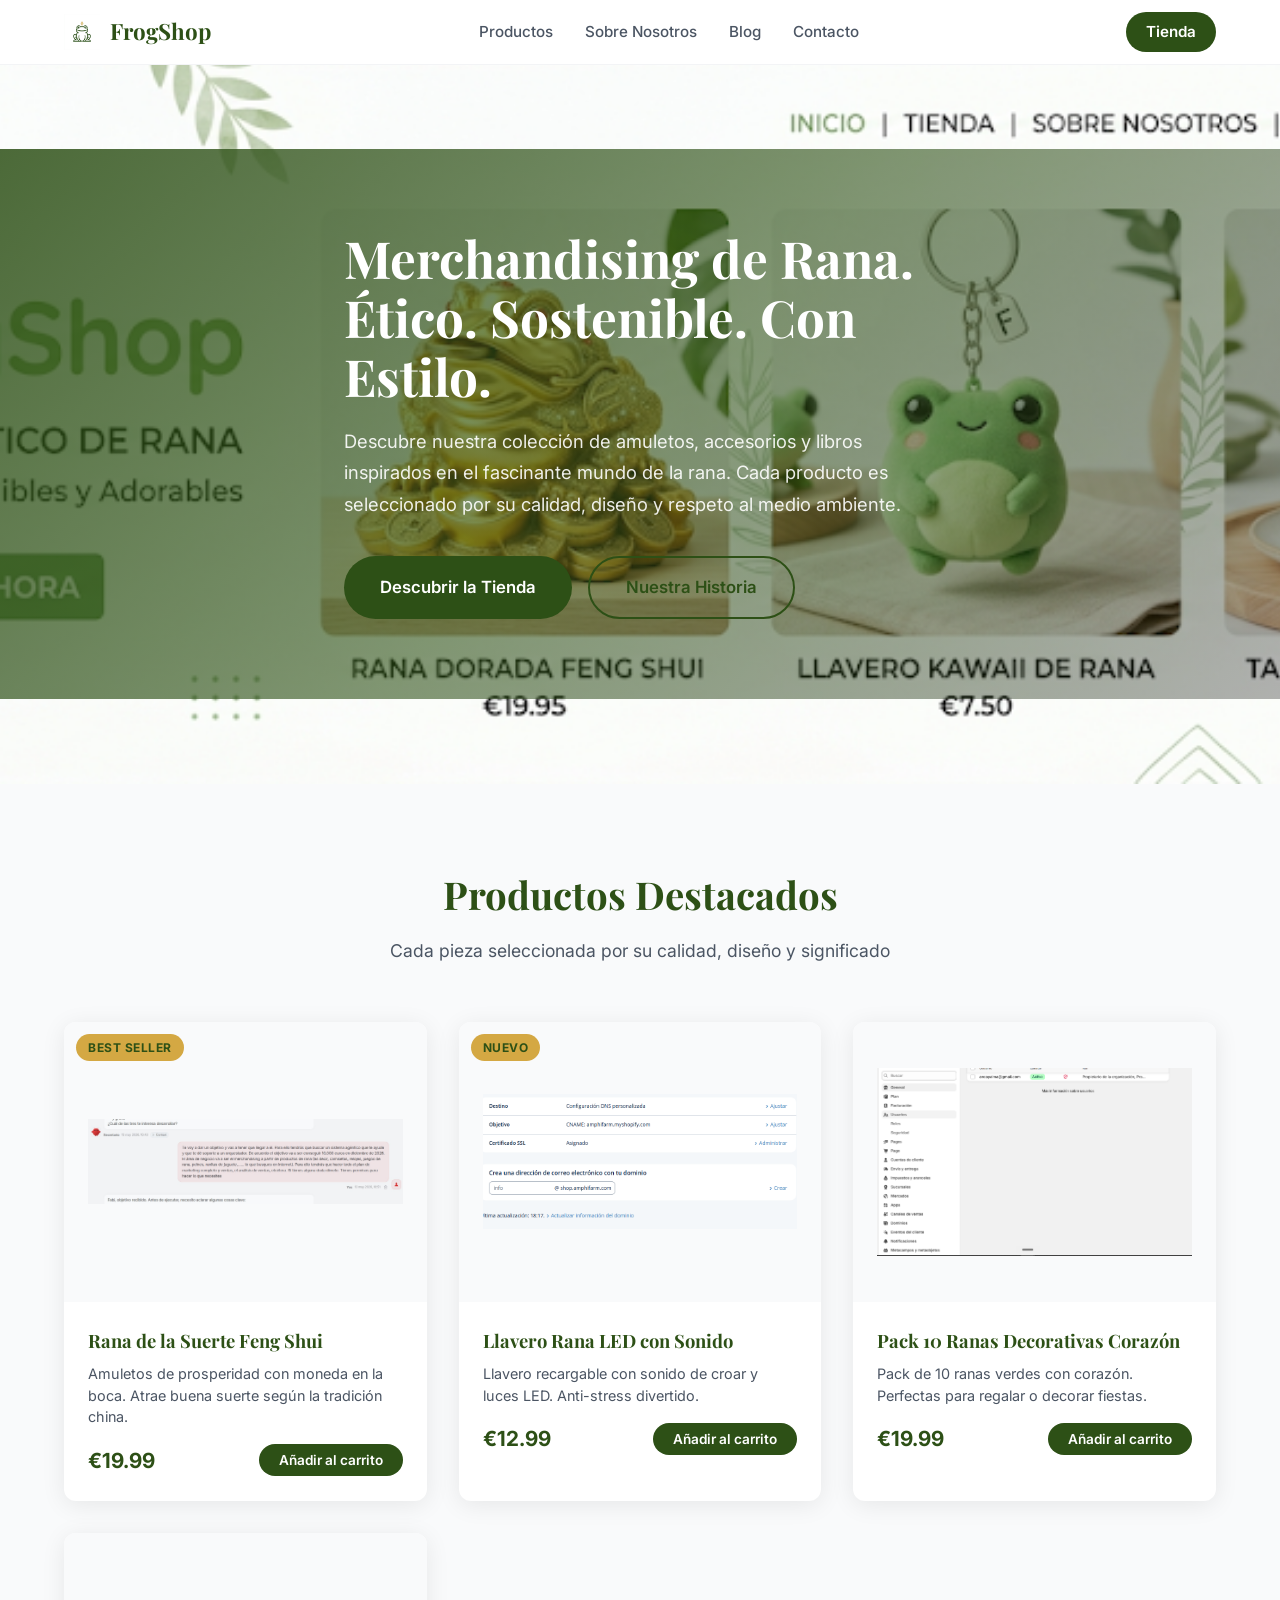
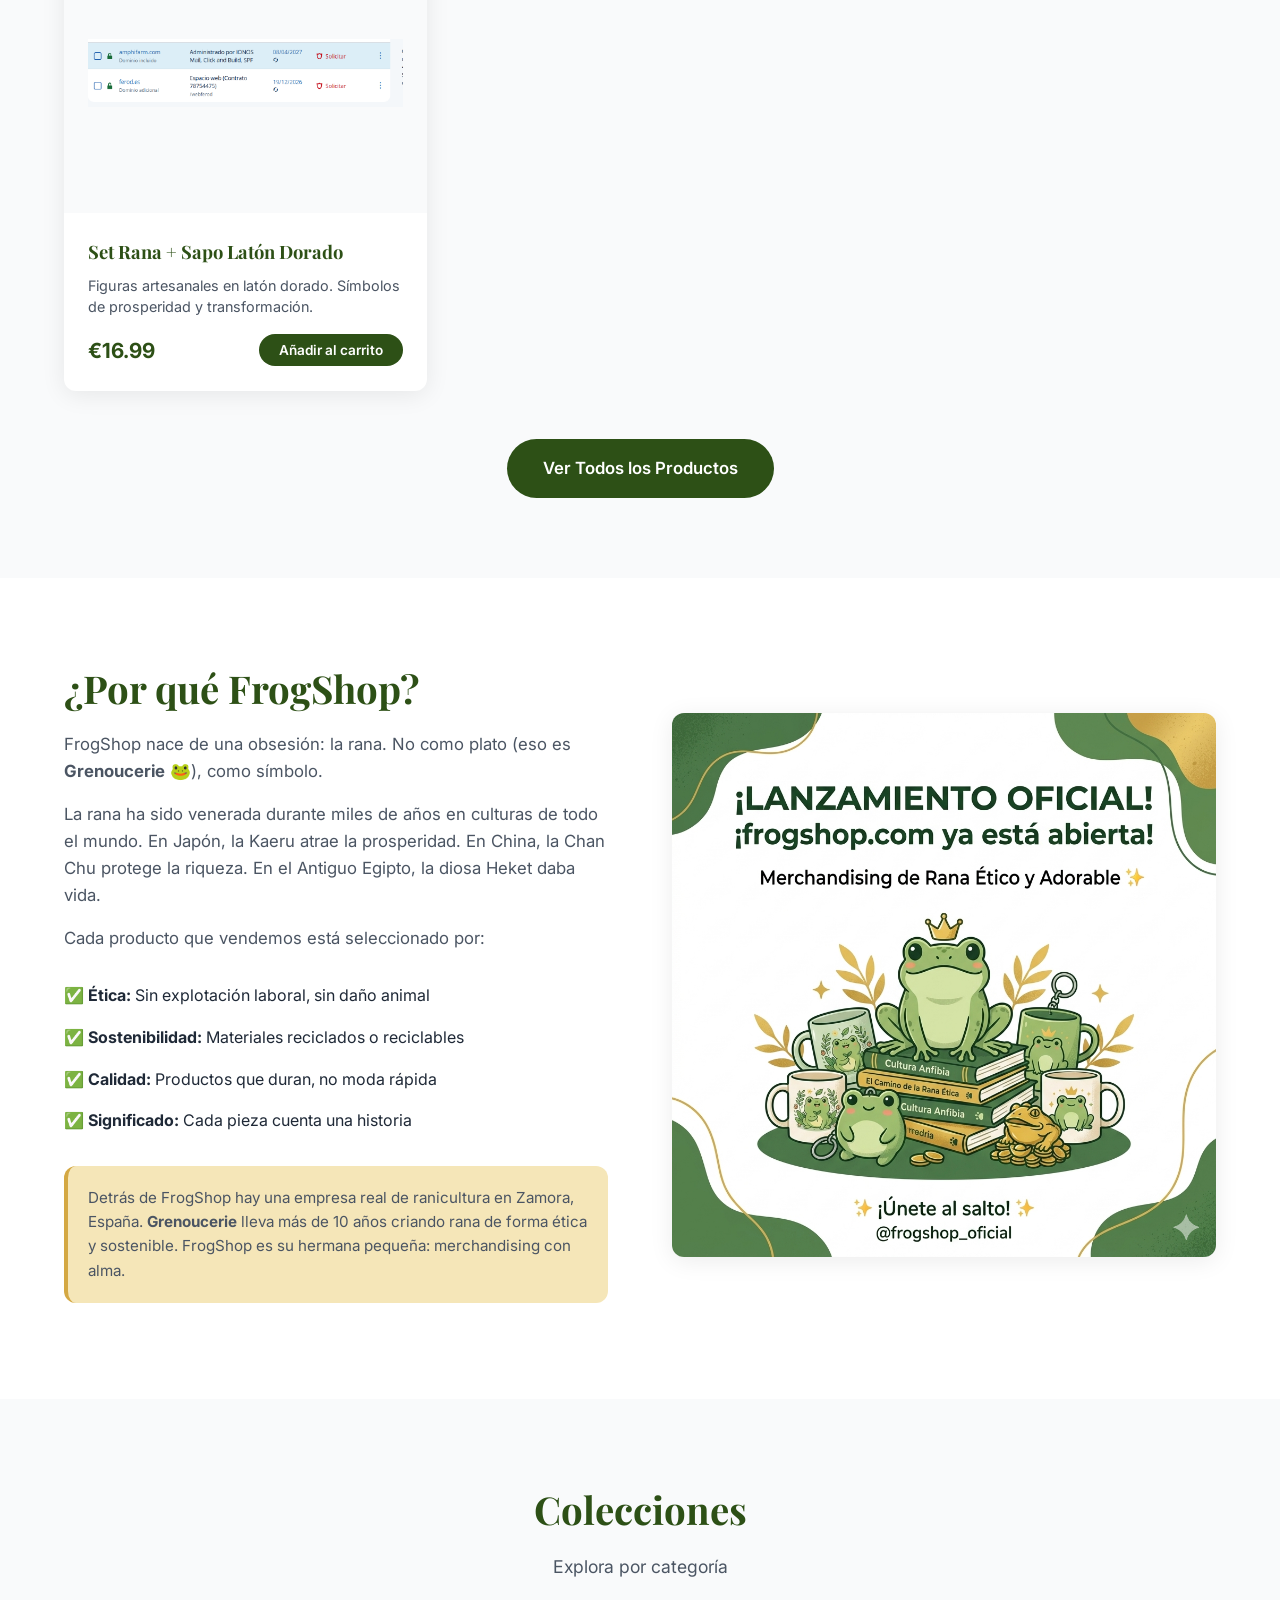
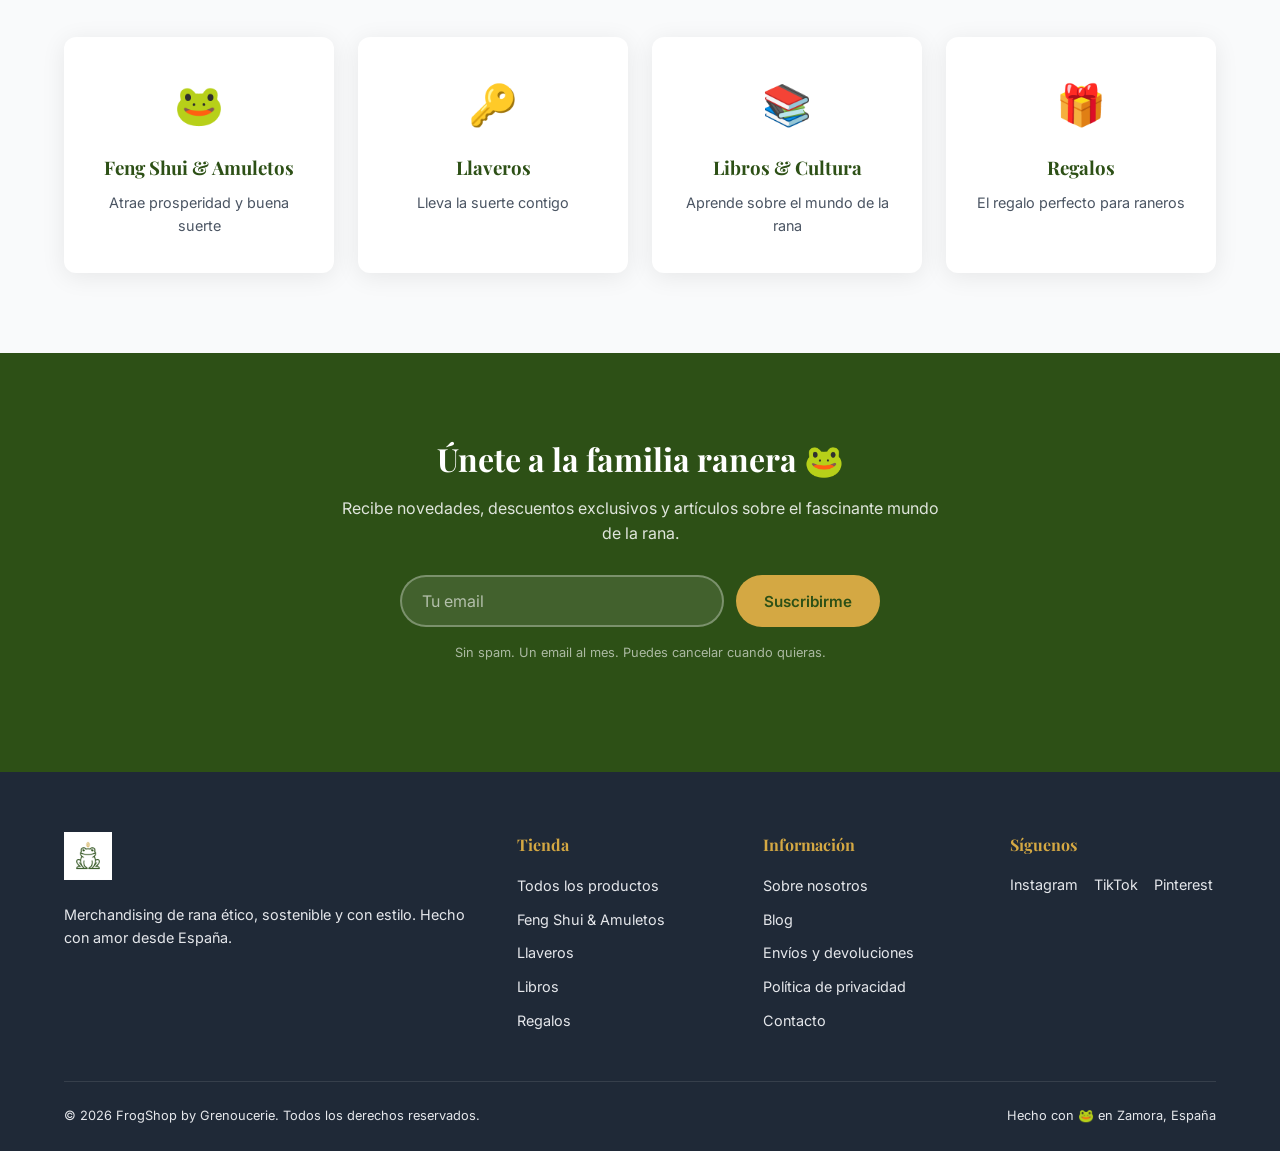
==== index.html @ f203cad5 "FrogShop landing page v1.0 - HTML, CSS, JS + imágenes" ====
<!DOCTYPE html>
<html lang="es">
<head>
    <meta charset="UTF-8">
    <meta name="viewport" content="width=device-width, initial-scale=1.0">
    <title>FrogShop by Grenoucerie — Merchandising Ético de Rana</title>
    <meta name="description" content="Descubre FrogShop: merchandising de rana ético, sostenible y con estilo. Amuletos feng shui, llaveros, libros y más. Hecho con amor desde España.">
    <link rel="preconnect" href="https://fonts.googleapis.com">
    <link href="https://fonts.googleapis.com/css2?family=Playfair+Display:wght@400;700&family=Inter:wght@300;400;500;600&display=swap" rel="stylesheet">
    <link rel="stylesheet" href="css/style.css">
</head>
<body>

    <!-- NAVBAR -->
    <nav class="navbar">
        <div class="container nav-inner">
            <a href="#" class="logo">
                <img src="images/image---a2cadd73-dade-48f7-b252-fd7777e37c88.png" alt="FrogShop Logo" class="logo-img">
                <span class="logo-text">FrogShop</span>
            </a>
            <ul class="nav-links">
                <li><a href="#productos">Productos</a></li>
                <li><a href="#sobre">Sobre Nosotros</a></li>
                <li><a href="#blog">Blog</a></li>
                <li><a href="#contacto">Contacto</a></li>
            </ul>
            <a href="#productos" class="btn btn-primary btn-nav">Tienda</a>
        </div>
    </nav>

    <!-- HERO BANNER -->
    <section class="hero">
        <div class="hero-bg">
            <img src="images/image---e7d7d10e-b719-4fc3-8e17-2b9460399b4a.png" alt="FrogShop Banner" class="hero-img">
        </div>
        <div class="hero-overlay">
            <div class="container hero-content">
                <h1 class="hero-title">Merchandising de Rana.<br>Ético. Sostenible. Con Estilo.</h1>
                <p class="hero-subtitle">Descubre nuestra colección de amuletos, accesorios y libros inspirados en el fascinante mundo de la rana. Cada producto es seleccionado por su calidad, diseño y respeto al medio ambiente.</p>
                <div class="hero-cta">
                    <a href="#productos" class="btn btn-primary btn-lg">Descubrir la Tienda</a>
                    <a href="#sobre" class="btn btn-secondary btn-lg">Nuestra Historia</a>
                </div>
            </div>
        </div>
    </section>

    <!-- PRODUCTOS DESTACADOS -->
    <section id="productos" class="section products">
        <div class="container">
            <div class="section-header">
                <h2 class="section-title">Productos Destacados</h2>
                <p class="section-subtitle">Cada pieza seleccionada por su calidad, diseño y significado</p>
            </div>
            <div class="products-grid">

                <!-- Producto 1: Money Frog Feng Shui -->
                <div class="product-card">
                    <div class="product-img-wrap">
                        <img src="images/image---d24cfd81-8cde-4f58-9585-67fed7c46628.png" alt="Money Frog Feng Shui" class="product-img">
                        <span class="product-badge">Best Seller</span>
                    </div>
                    <div class="product-info">
                        <h3 class="product-name">Rana de la Suerte Feng Shui</h3>
                        <p class="product-desc">Amuletos de prosperidad con moneda en la boca. Atrae buena suerte según la tradición china.</p>
                        <div class="product-footer">
                            <span class="product-price">€19.99</span>
                            <button class="btn btn-primary btn-sm">Añadir al carrito</button>
                        </div>
                    </div>
                </div>

                <!-- Producto 2: Llavero LED Sonido -->
                <div class="product-card">
                    <div class="product-img-wrap">
                        <img src="images/image---b370b467-527e-479c-87b0-8dd9386b0473.png" alt="Llavero Rana LED" class="product-img">
                        <span class="product-badge">Nuevo</span>
                    </div>
                    <div class="product-info">
                        <h3 class="product-name">Llavero Rana LED con Sonido</h3>
                        <p class="product-desc">Llavero recargable con sonido de croar y luces LED. Anti-stress divertido.</p>
                        <div class="product-footer">
                            <span class="product-price">€12.99</span>
                            <button class="btn btn-primary btn-sm">Añadir al carrito</button>
                        </div>
                    </div>
                </div>

                <!-- Producto 3: Pack 10 Ranas Corazón -->
                <div class="product-card">
                    <div class="product-img-wrap">
                        <img src="images/image---dfab02d3-645c-491d-8632-a957f1ce811e.png" alt="Pack 10 Ranas Corazón" class="product-img">
                    </div>
                    <div class="product-info">
                        <h3 class="product-name">Pack 10 Ranas Decorativas Corazón</h3>
                        <p class="product-desc">Pack de 10 ranas verdes con corazón. Perfectas para regalar o decorar fiestas.</p>
                        <div class="product-footer">
                            <span class="product-price">€19.99</span>
                            <button class="btn btn-primary btn-sm">Añadir al carrito</button>
                        </div>
                    </div>
                </div>

                <!-- Producto 4: Set Rana+Sapo Latón -->
                <div class="product-card">
                    <div class="product-img-wrap">
                        <img src="images/image---0aee70b1-ba93-49ca-a2d5-298713970069.png" alt="Set Rana y Sapo Latón" class="product-img">
                    </div>
                    <div class="product-info">
                        <h3 class="product-name">Set Rana + Sapo Latón Dorado</h3>
                        <p class="product-desc">Figuras artesanales en latón dorado. Símbolos de prosperidad y transformación.</p>
                        <div class="product-footer">
                            <span class="product-price">€16.99</span>
                            <button class="btn btn-primary btn-sm">Añadir al carrito</button>
                        </div>
                    </div>
                </div>

            </div>
            <div class="section-cta">
                <a href="#" class="btn btn-primary btn-lg">Ver Todos los Productos</a>
            </div>
        </div>
    </section>

    <!-- SOBRE NOSOTROS -->
    <section id="sobre" class="section about">
        <div class="container">
            <div class="about-grid">
                <div class="about-text">
                    <h2 class="section-title">¿Por qué FrogShop?</h2>
                    <p>FrogShop nace de una obsesión: la rana. No como plato (eso es <strong>Grenoucerie</strong> 🐸), como símbolo.</p>
                    <p>La rana ha sido venerada durante miles de años en culturas de todo el mundo. En Japón, la Kaeru atrae la prosperidad. En China, la Chan Chu protege la riqueza. En el Antiguo Egipto, la diosa Heket daba vida.</p>
                    <p>Cada producto que vendemos está seleccionado por:</p>
                    <ul class="about-list">
                        <li>✅ <strong>Ética:</strong> Sin explotación laboral, sin daño animal</li>
                        <li>✅ <strong>Sostenibilidad:</strong> Materiales reciclados o reciclables</li>
                        <li>✅ <strong>Calidad:</strong> Productos que duran, no moda rápida</li>
                        <li>✅ <strong>Significado:</strong> Cada pieza cuenta una historia</li>
                    </ul>
                    <p class="about-grenoucerie">Detrás de FrogShop hay una empresa real de ranicultura en Zamora, España. <strong>Grenoucerie</strong> lleva más de 10 años criando rana de forma ética y sostenible. FrogShop es su hermana pequeña: merchandising con alma.</p>
                </div>
                <div class="about-img">
                    <img src="images/image---92634260-ad94-4fe6-b2ea-4dfe9da9e822.png" alt="FrogShop lanzamiento" class="about-img-el">
                </div>
            </div>
        </div>
    </section>

    <!-- COLECCIONES -->
    <section class="section collections">
        <div class="container">
            <div class="section-header">
                <h2 class="section-title">Colecciones</h2>
                <p class="section-subtitle">Explora por categoría</p>
            </div>
            <div class="collections-grid">
                <a href="#" class="collection-card">
                    <div class="collection-icon">🐸</div>
                    <h3>Feng Shui & Amuletos</h3>
                    <p>Atrae prosperidad y buena suerte</p>
                </a>
                <a href="#" class="collection-card">
                    <div class="collection-icon">🔑</div>
                    <h3>Llaveros</h3>
                    <p>Lleva la suerte contigo</p>
                </a>
                <a href="#" class="collection-card">
                    <div class="collection-icon">📚</div>
                    <h3>Libros & Cultura</h3>
                    <p>Aprende sobre el mundo de la rana</p>
                </a>
                <a href="#" class="collection-card">
                    <div class="collection-icon">🎁</div>
                    <h3>Regalos</h3>
                    <p>El regalo perfecto para raneros</p>
                </a>
            </div>
        </div>
    </section>

    <!-- NEWSLETTER -->
    <section class="section newsletter">
        <div class="container">
            <div class="newsletter-inner">
                <h2>Únete a la familia ranera 🐸</h2>
                <p>Recibe novedades, descuentos exclusivos y artículos sobre el fascinante mundo de la rana.</p>
                <form class="newsletter-form" onsubmit="return false;">
                    <input type="email" placeholder="Tu email" class="newsletter-input" required>
                    <button type="submit" class="btn btn-primary">Suscribirme</button>
                </form>
                <p class="newsletter-note">Sin spam. Un email al mes. Puedes cancelar cuando quieras.</p>
            </div>
        </div>
    </section>

    <!-- FOOTER -->
    <footer id="contacto" class="footer">
        <div class="container">
            <div class="footer-grid">
                <div class="footer-col">
                    <img src="images/image---a2cadd73-dade-48f7-b252-fd7777e37c88.png" alt="FrogShop" class="footer-logo">
                    <p>Merchandising de rana ético, sostenible y con estilo. Hecho con amor desde España.</p>
                </div>
                <div class="footer-col">
                    <h4>Tienda</h4>
                    <ul>
                        <li><a href="#">Todos los productos</a></li>
                        <li><a href="#">Feng Shui & Amuletos</a></li>
                        <li><a href="#">Llaveros</a></li>
                        <li><a href="#">Libros</a></li>
                        <li><a href="#">Regalos</a></li>
                    </ul>
                </div>
                <div class="footer-col">
                    <h4>Información</h4>
                    <ul>
                        <li><a href="#">Sobre nosotros</a></li>
                        <li><a href="#">Blog</a></li>
                        <li><a href="#">Envíos y devoluciones</a></li>
                        <li><a href="#">Política de privacidad</a></li>
                        <li><a href="#">Contacto</a></li>
                    </ul>
                </div>
                <div class="footer-col">
                    <h4>Síguenos</h4>
                    <div class="social-links">
                        <a href="#" class="social-link">Instagram</a>
                        <a href="#" class="social-link">TikTok</a>
                        <a href="#" class="social-link">Pinterest</a>
                    </div>
                </div>
            </div>
            <div class="footer-bottom">
                <p>© 2026 FrogShop by Grenoucerie. Todos los derechos reservados.</p>
                <p>Hecho con 🐸 en Zamora, España</p>
            </div>
        </div>
    </footer>

    <script src="js/main.js"></script>
</body>
</html>
---- css/style.css ----
/* FrogShop - Main Styles */
:root {
    --green-dark: #2D5016;
    --green-medium: #4A7C23;
    --green-light: #8BC34A;
    --gold: #D4A843;
    --gold-light: #F5E6B8;
    --white: #FFFFFF;
    --gray-50: #F9FAFB;
    --gray-100: #F3F4F6;
    --gray-200: #E5E7EB;
    --gray-600: #4B5563;
    --gray-800: #1F2937;
    --font-display: 'Playfair Display', Georgia, serif;
    --font-body: 'Inter', -apple-system, sans-serif;
    --radius: 12px;
    --shadow: 0 4px 24px rgba(0,0,0,0.08);
    --shadow-lg: 0 12px 48px rgba(0,0,0,0.12);
}

* { margin: 0; padding: 0; box-sizing: border-box; }

html { scroll-behavior: smooth; }

body {
    font-family: var(--font-body);
    color: var(--gray-800);
    background: var(--white);
    line-height: 1.6;
    -webkit-font-smoothing: antialiased;
}

.container {
    max-width: 1200px;
    margin: 0 auto;
    padding: 0 24px;
}

/* NAVBAR */
.navbar {
    position: fixed;
    top: 0;
    left: 0;
    right: 0;
    z-index: 100;
    background: rgba(255,255,255,0.95);
    backdrop-filter: blur(12px);
    border-bottom: 1px solid var(--gray-100);
}

.nav-inner {
    display: flex;
    align-items: center;
    justify-content: space-between;
    height: 64px;
}

.logo {
    display: flex;
    align-items: center;
    gap: 10px;
    text-decoration: none;
    color: var(--green-dark);
}

.logo-img {
    width: 36px;
    height: 36px;
}

.logo-text {
    font-family: var(--font-display);
    font-size: 1.4rem;
    font-weight: 700;
}

.nav-links {
    display: flex;
    list-style: none;
    gap: 32px;
}

.nav-links a {
    text-decoration: none;
    color: var(--gray-600);
    font-weight: 500;
    font-size: 0.95rem;
    transition: color 0.2s;
}

.nav-links a:hover { color: var(--green-dark); }

.btn-nav { padding: 8px 20px !important; }

/* BUTTONS */
.btn {
    display: inline-flex;
    align-items: center;
    justify-content: center;
    padding: 12px 28px;
    border-radius: 50px;
    font-weight: 600;
    font-size: 0.95rem;
    text-decoration: none;
    cursor: pointer;
    border: none;
    transition: all 0.2s;
    font-family: var(--font-body);
}

.btn-primary {
    background: var(--green-dark);
    color: var(--white);
}

.btn-primary:hover {
    background: var(--green-medium);
    transform: translateY(-1px);
    box-shadow: var(--shadow);
}

.btn-secondary {
    background: transparent;
    color: var(--green-dark);
    border: 2px solid var(--green-dark);
}

.btn-secondary:hover {
    background: var(--green-dark);
    color: var(--white);
}

.btn-lg { padding: 16px 36px; font-size: 1.05rem; }
.btn-sm { padding: 8px 20px; font-size: 0.85rem; }

/* HERO */
.hero {
    position: relative;
    margin-top: 64px;
    min-height: 80vh;
    display: flex;
    align-items: center;
    overflow: hidden;
}

.hero-bg {
    position: absolute;
    inset: 0;
    z-index: 0;
}

.hero-img {
    width: 100%;
    height: 100%;
    object-fit: cover;
}

.hero-overlay {
    position: relative;
    z-index: 1;
    width: 100%;
    background: linear-gradient(135deg, rgba(45,80,22,0.85) 0%, rgba(45,80,22,0.6) 50%, rgba(0,0,0,0.3) 100%);
    padding: 80px 0;
}

.hero-content {
    max-width: 640px;
}

.hero-title {
    font-family: var(--font-display);
    font-size: 3.2rem;
    font-weight: 700;
    color: var(--white);
    line-height: 1.15;
    margin-bottom: 20px;
}

.hero-subtitle {
    font-size: 1.15rem;
    color: rgba(255,255,255,0.9);
    margin-bottom: 36px;
    line-height: 1.7;
}

.hero-cta {
    display: flex;
    gap: 16px;
    flex-wrap: wrap;
}

/* SECTIONS */
.section {
    padding: 80px 0;
}

.section-header {
    text-align: center;
    margin-bottom: 56px;
}

.section-title {
    font-family: var(--font-display);
    font-size: 2.4rem;
    color: var(--green-dark);
    margin-bottom: 12px;
}

.section-subtitle {
    font-size: 1.1rem;
    color: var(--gray-600);
    max-width: 600px;
    margin: 0 auto;
}

/* PRODUCTS */
.products { background: var(--gray-50); }

.products-grid {
    display: grid;
    grid-template-columns: repeat(auto-fill, minmax(280px, 1fr));
    gap: 32px;
}

.product-card {
    background: var(--white);
    border-radius: var(--radius);
    overflow: hidden;
    box-shadow: var(--shadow);
    transition: transform 0.2s, box-shadow 0.2s;
}

.product-card:hover {
    transform: translateY(-4px);
    box-shadow: var(--shadow-lg);
}

.product-img-wrap {
    position: relative;
    padding: 24px;
    background: var(--gray-50);
    display: flex;
    align-items: center;
    justify-content: center;
    min-height: 280px;
}

.product-img {
    max-width: 100%;
    max-height: 240px;
    object-fit: contain;
}

.product-badge {
    position: absolute;
    top: 12px;
    left: 12px;
    background: var(--gold);
    color: var(--green-dark);
    font-size: 0.75rem;
    font-weight: 700;
    padding: 4px 12px;
    border-radius: 20px;
    text-transform: uppercase;
    letter-spacing: 0.5px;
}

.product-info {
    padding: 24px;
}

.product-name {
    font-family: var(--font-display);
    font-size: 1.15rem;
    color: var(--green-dark);
    margin-bottom: 8px;
}

.product-desc {
    font-size: 0.9rem;
    color: var(--gray-600);
    margin-bottom: 16px;
    line-height: 1.5;
}

.product-footer {
    display: flex;
    align-items: center;
    justify-content: space-between;
}

.product-price {
    font-size: 1.3rem;
    font-weight: 700;
    color: var(--green-dark);
}

.section-cta {
    text-align: center;
    margin-top: 48px;
}

/* ABOUT */
.about-grid {
    display: grid;
    grid-template-columns: 1fr 1fr;
    gap: 64px;
    align-items: center;
}

.about-text p {
    margin-bottom: 16px;
    font-size: 1.05rem;
    color: var(--gray-600);
}

.about-list {
    list-style: none;
    margin: 24px 0;
}

.about-list li {
    padding: 8px 0;
    font-size: 1rem;
}

.about-grenoucerie {
    background: var(--gold-light);
    padding: 20px;
    border-radius: var(--radius);
    border-left: 4px solid var(--gold);
    font-size: 0.95rem !important;
}

.about-img-el {
    width: 100%;
    border-radius: var(--radius);
    box-shadow: var(--shadow);
}

/* COLLECTIONS */
.collections { background: var(--gray-50); }

.collections-grid {
    display: grid;
    grid-template-columns: repeat(4, 1fr);
    gap: 24px;
}

.collection-card {
    background: var(--white);
    border-radius: var(--radius);
    padding: 36px 24px;
    text-align: center;
    text-decoration: none;
    color: var(--gray-800);
    box-shadow: var(--shadow);
    transition: transform 0.2s;
}

.collection-card:hover { transform: translateY(-4px); }

.collection-icon {
    font-size: 2.5rem;
    margin-bottom: 16px;
}

.collection-card h3 {
    font-family: var(--font-display);
    color: var(--green-dark);
    margin-bottom: 8px;
}

.collection-card p {
    font-size: 0.9rem;
    color: var(--gray-600);
}

/* NEWSLETTER */
.newsletter {
    background: var(--green-dark);
    color: var(--white);
}

.newsletter-inner {
    text-align: center;
    max-width: 600px;
    margin: 0 auto;
}

.newsletter h2 {
    font-family: var(--font-display);
    font-size: 2rem;
    margin-bottom: 12px;
}

.newsletter p {
    color: rgba(255,255,255,0.85);
    margin-bottom: 28px;
}

.newsletter-form {
    display: flex;
    gap: 12px;
    max-width: 480px;
    margin: 0 auto 16px;
}

.newsletter-input {
    flex: 1;
    padding: 14px 20px;
    border-radius: 50px;
    border: 2px solid rgba(255,255,255,0.3);
    background: rgba(255,255,255,0.1);
    color: var(--white);
    font-size: 1rem;
    font-family: var(--font-body);
    outline: none;
}

.newsletter-input::placeholder { color: rgba(255,255,255,0.6); }
.newsletter-input:focus { border-color: var(--gold); }

.newsletter .btn-primary {
    background: var(--gold);
    color: var(--green-dark);
}

.newsletter-note {
    font-size: 0.8rem;
    color: rgba(255,255,255,0.6) !important;
}

/* FOOTER */
.footer {
    background: var(--gray-800);
    color: var(--white);
    padding: 60px 0 24px;
}

.footer-grid {
    display: grid;
    grid-template-columns: 2fr 1fr 1fr 1fr;
    gap: 40px;
    margin-bottom: 40px;
}

.footer-logo {
    width: 48px;
    margin-bottom: 16px;
}

.footer-col p {
    color: var(--gray-200);
    font-size: 0.9rem;
    line-height: 1.6;
}

.footer-col h4 {
    font-family: var(--font-display);
    margin-bottom: 16px;
    color: var(--gold);
}

.footer-col ul {
    list-style: none;
}

.footer-col ul li { margin-bottom: 8px; }

.footer-col ul a {
    color: var(--gray-200);
    text-decoration: none;
    font-size: 0.9rem;
    transition: color 0.2s;
}

.footer-col ul a:hover { color: var(--white); }

.social-links {
    display: flex;
    gap: 16px;
}

.social-link {
    color: var(--gray-200);
    text-decoration: none;
    font-size: 0.9rem;
}

.footer-bottom {
    border-top: 1px solid rgba(255,255,255,0.1);
    padding-top: 24px;
    display: flex;
    justify-content: space-between;
    font-size: 0.8rem;
    color: var(--gray-200);
}

/* RESPONSIVE */
@media (max-width: 768px) {
    .nav-links { display: none; }
    .hero-title { font-size: 2.2rem; }
    .about-grid { grid-template-columns: 1fr; gap: 32px; }
    .collections-grid { grid-template-columns: repeat(2, 1fr); }
    .footer-grid { grid-template-columns: 1fr 1fr; }
    .newsletter-form { flex-direction: column; }
    .hero-cta { flex-direction: column; }
    .hero-overlay { padding: 48px 0; }
    .section { padding: 56px 0; }
    .section-title { font-size: 1.8rem; }
}

@media (max-width: 480px) {
    .collections-grid { grid-template-columns: 1fr; }
    .footer-grid { grid-template-columns: 1fr; }
    .footer-bottom { flex-direction: column; gap: 8px; text-align: center; }
    .hero-title { font-size: 1.8rem; }
}
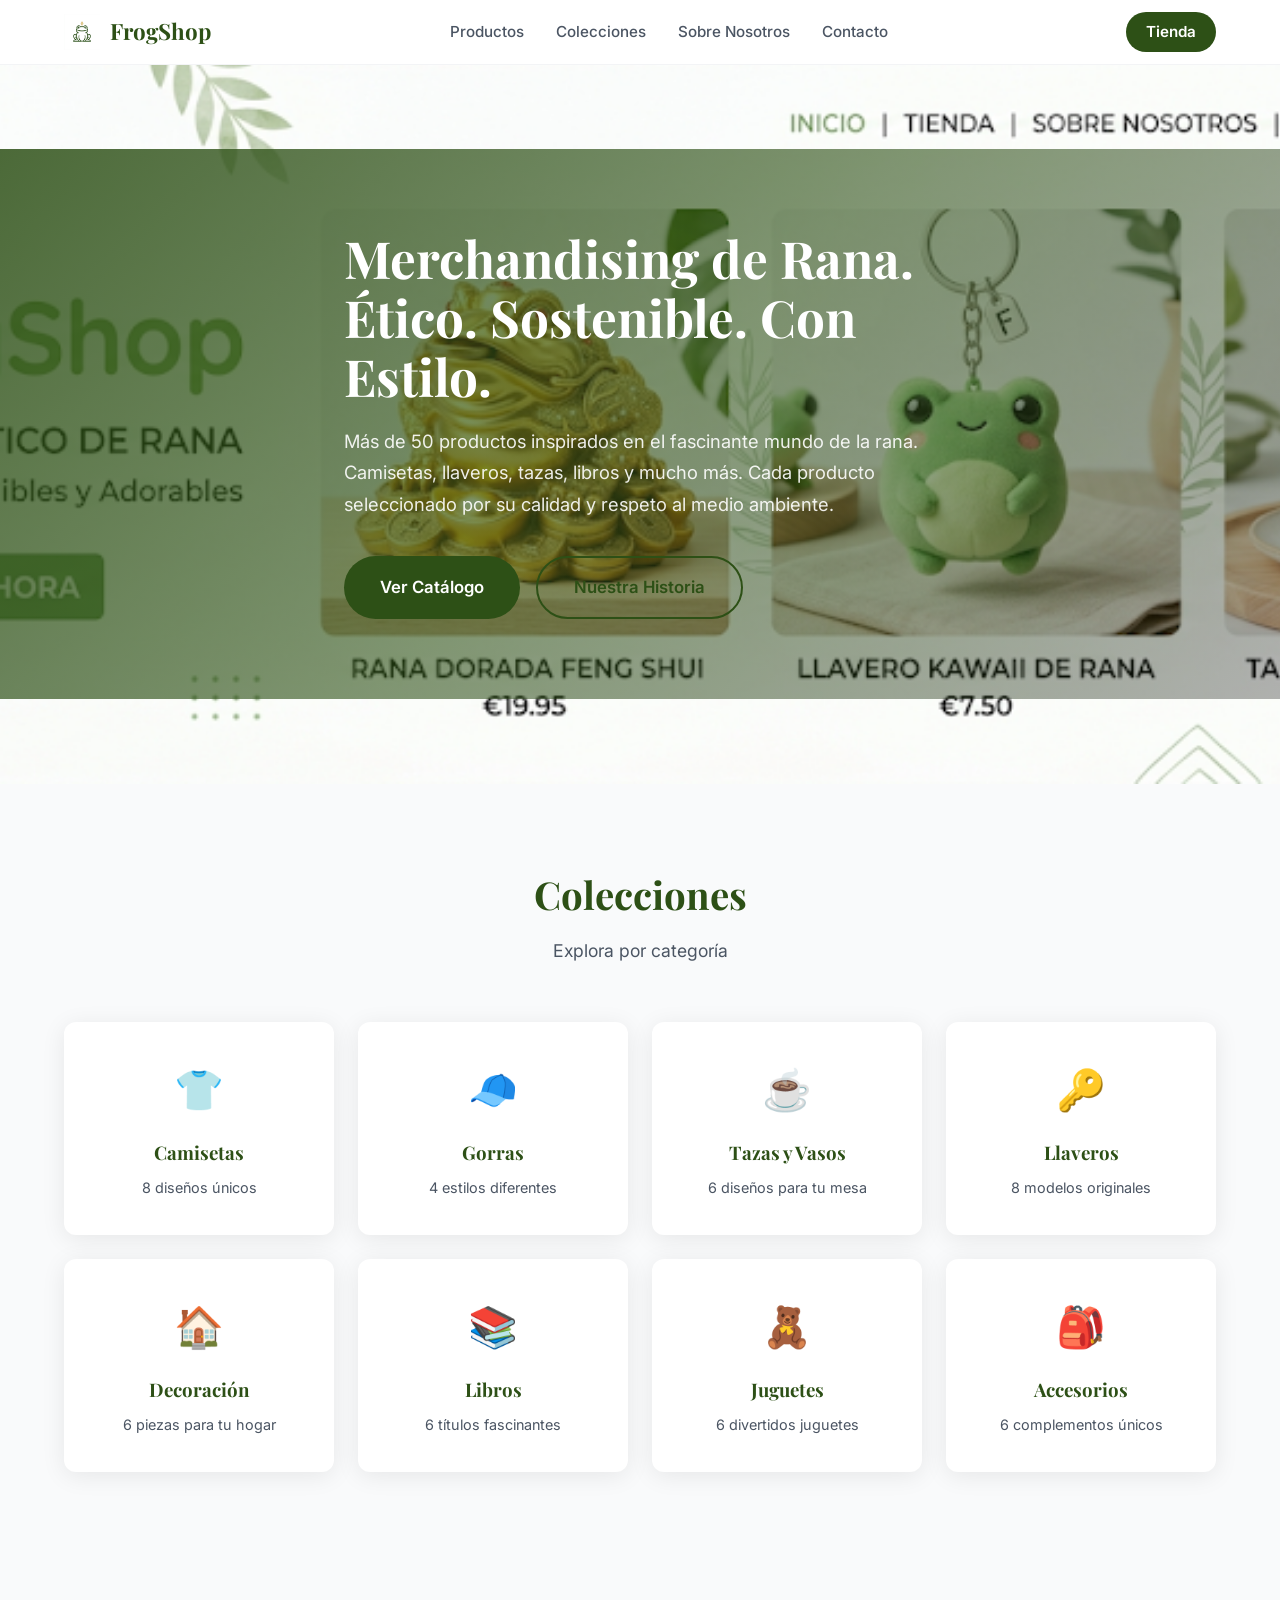
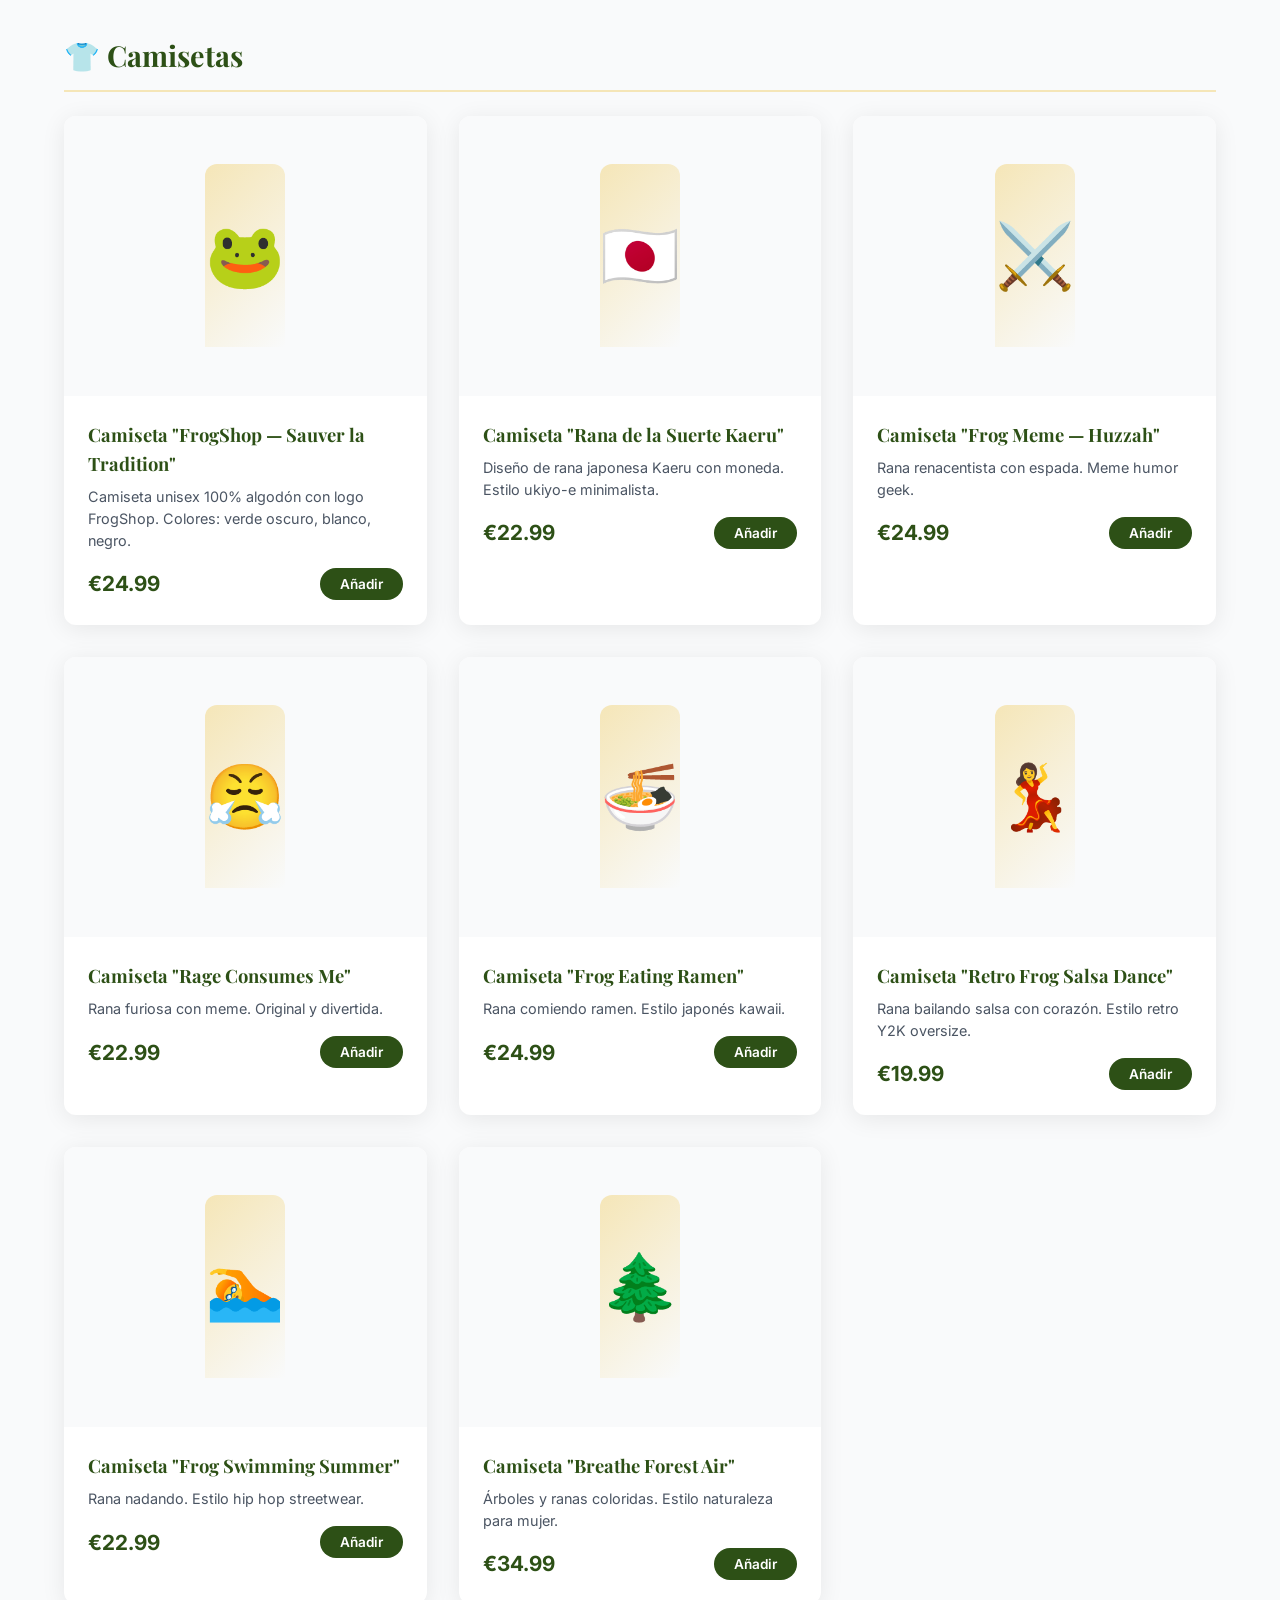
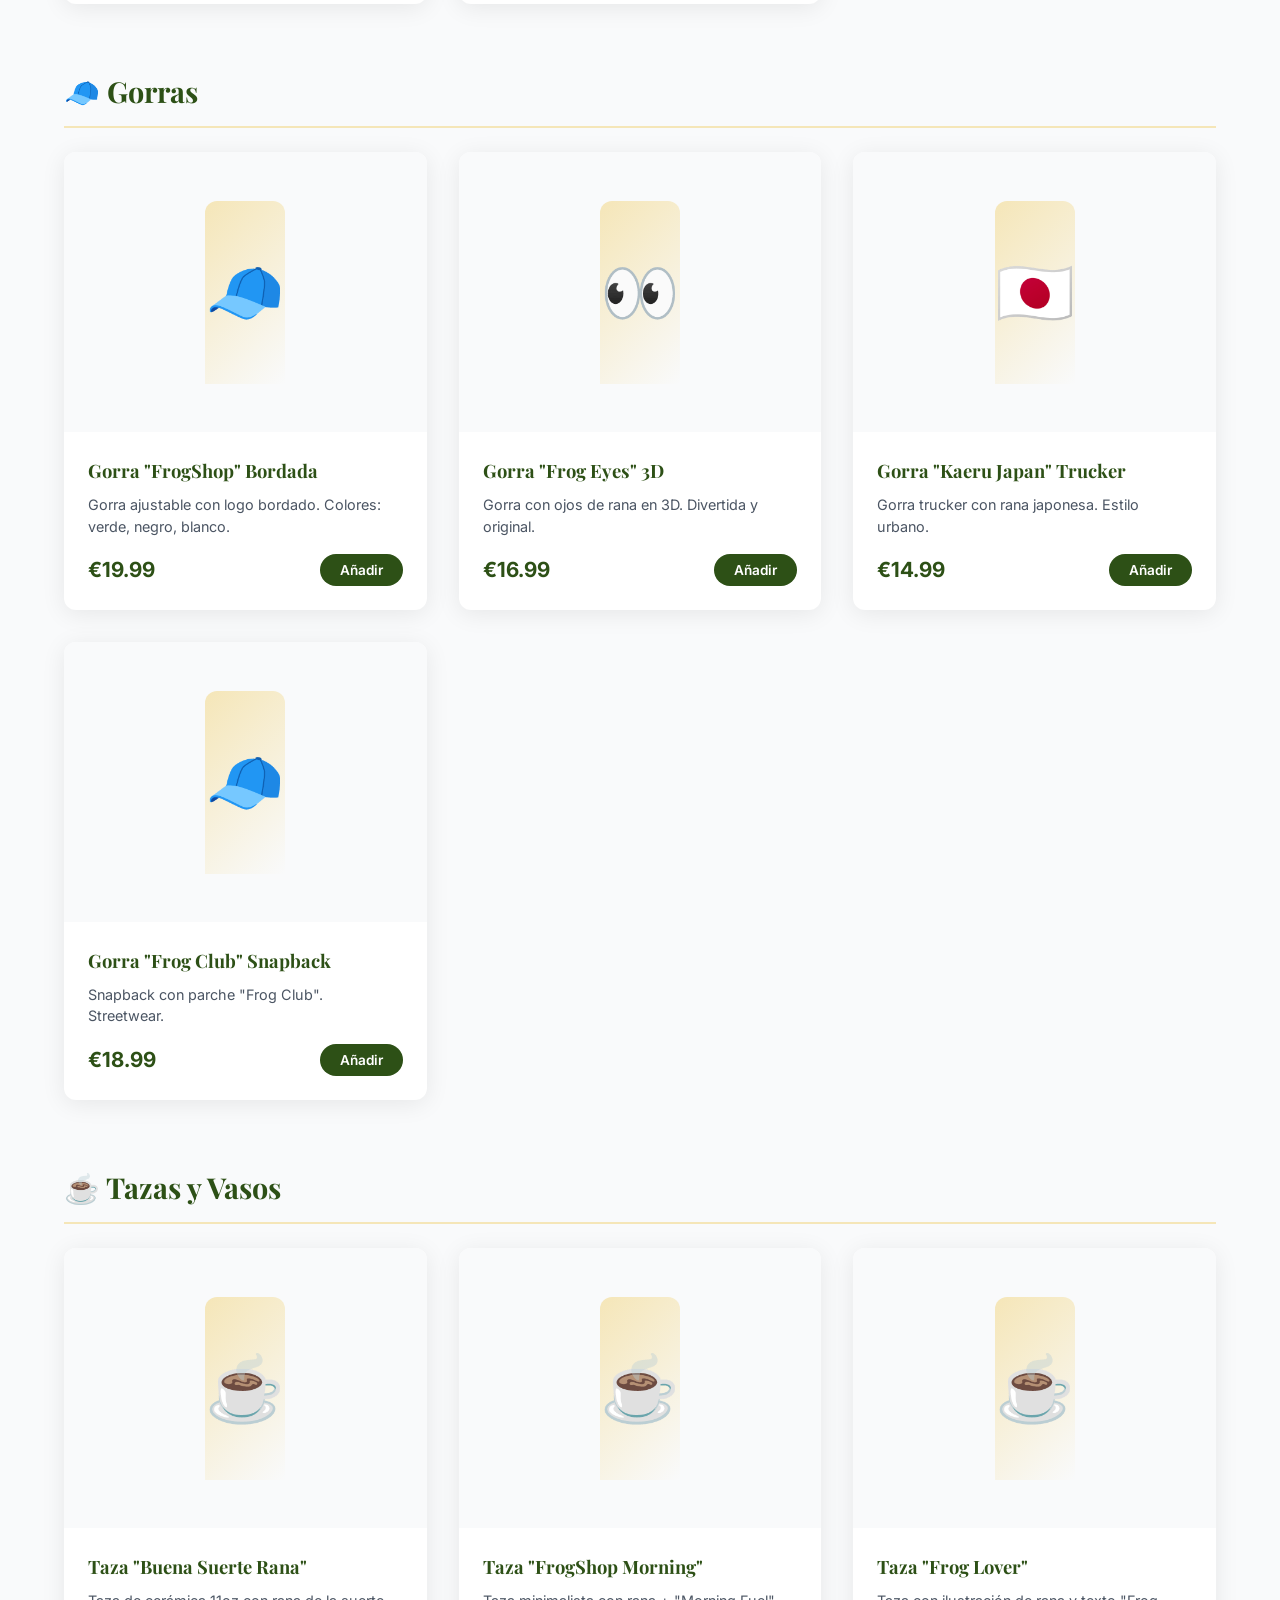
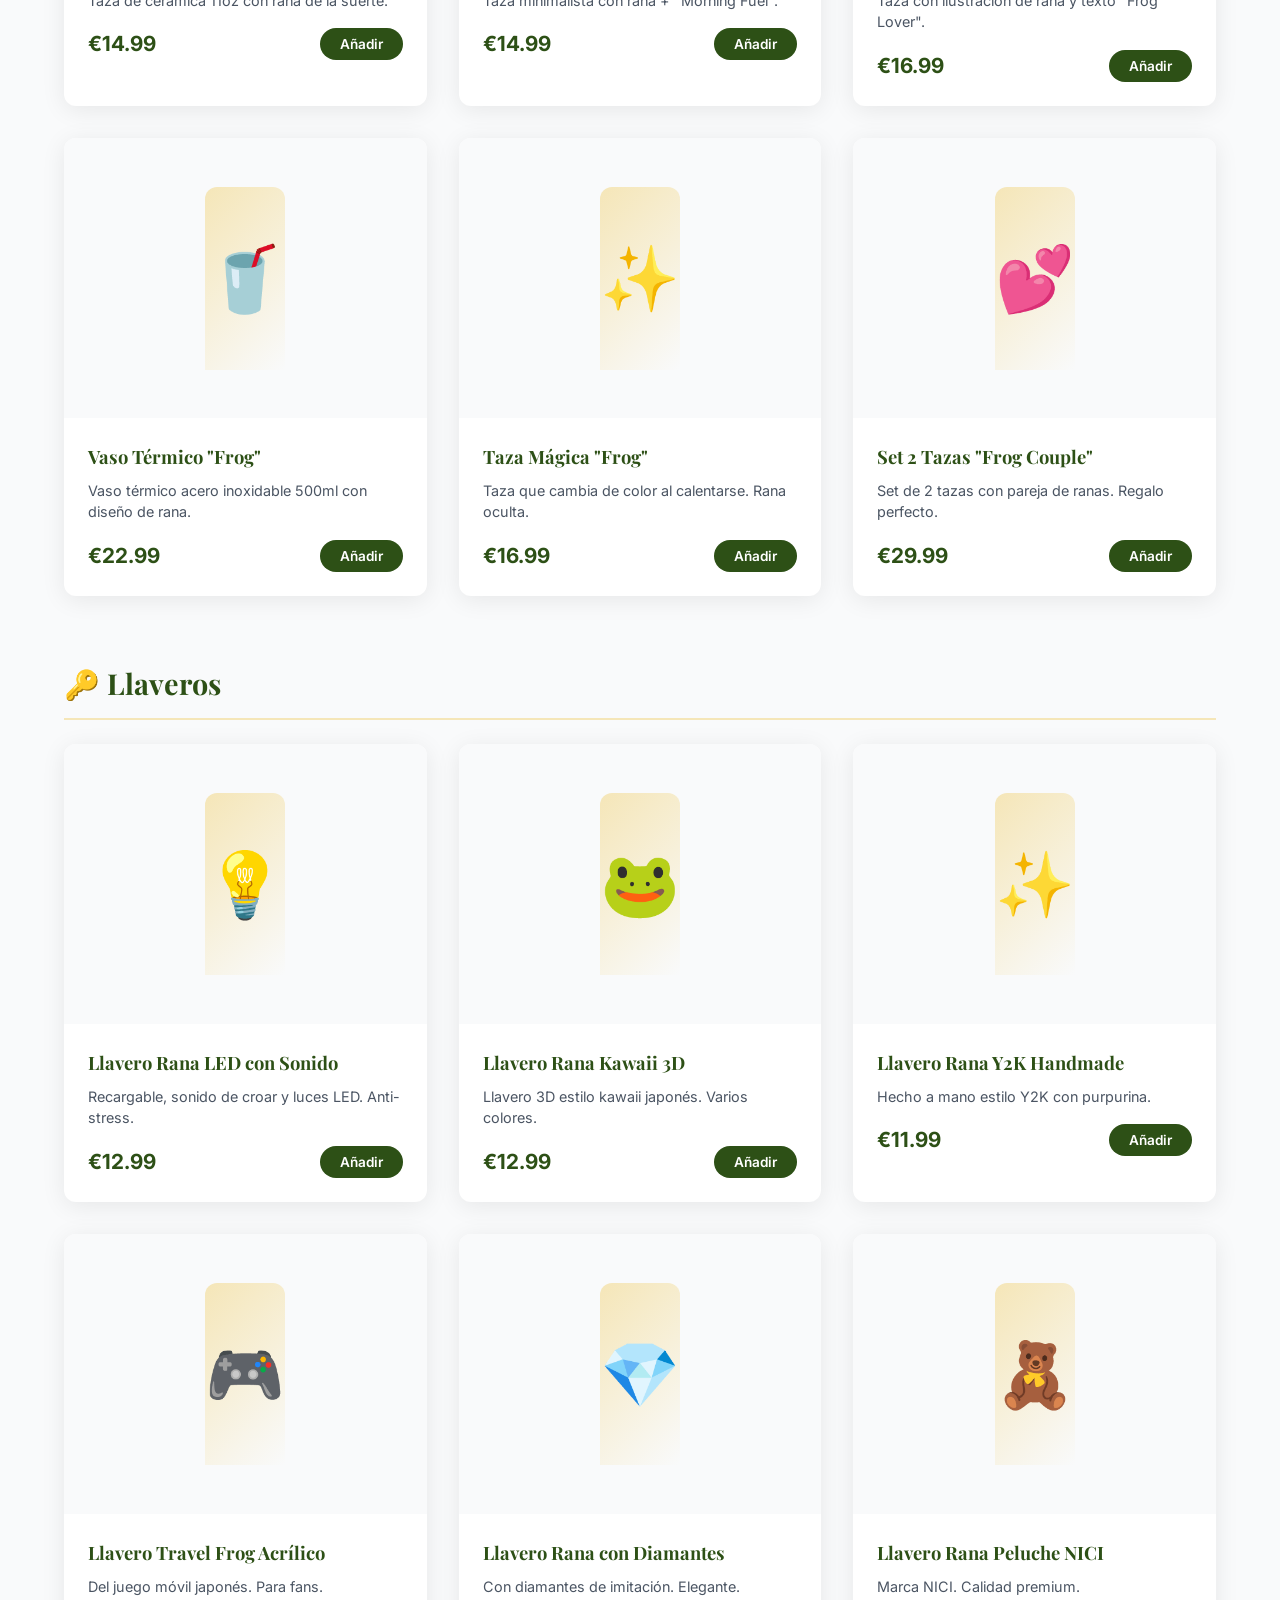
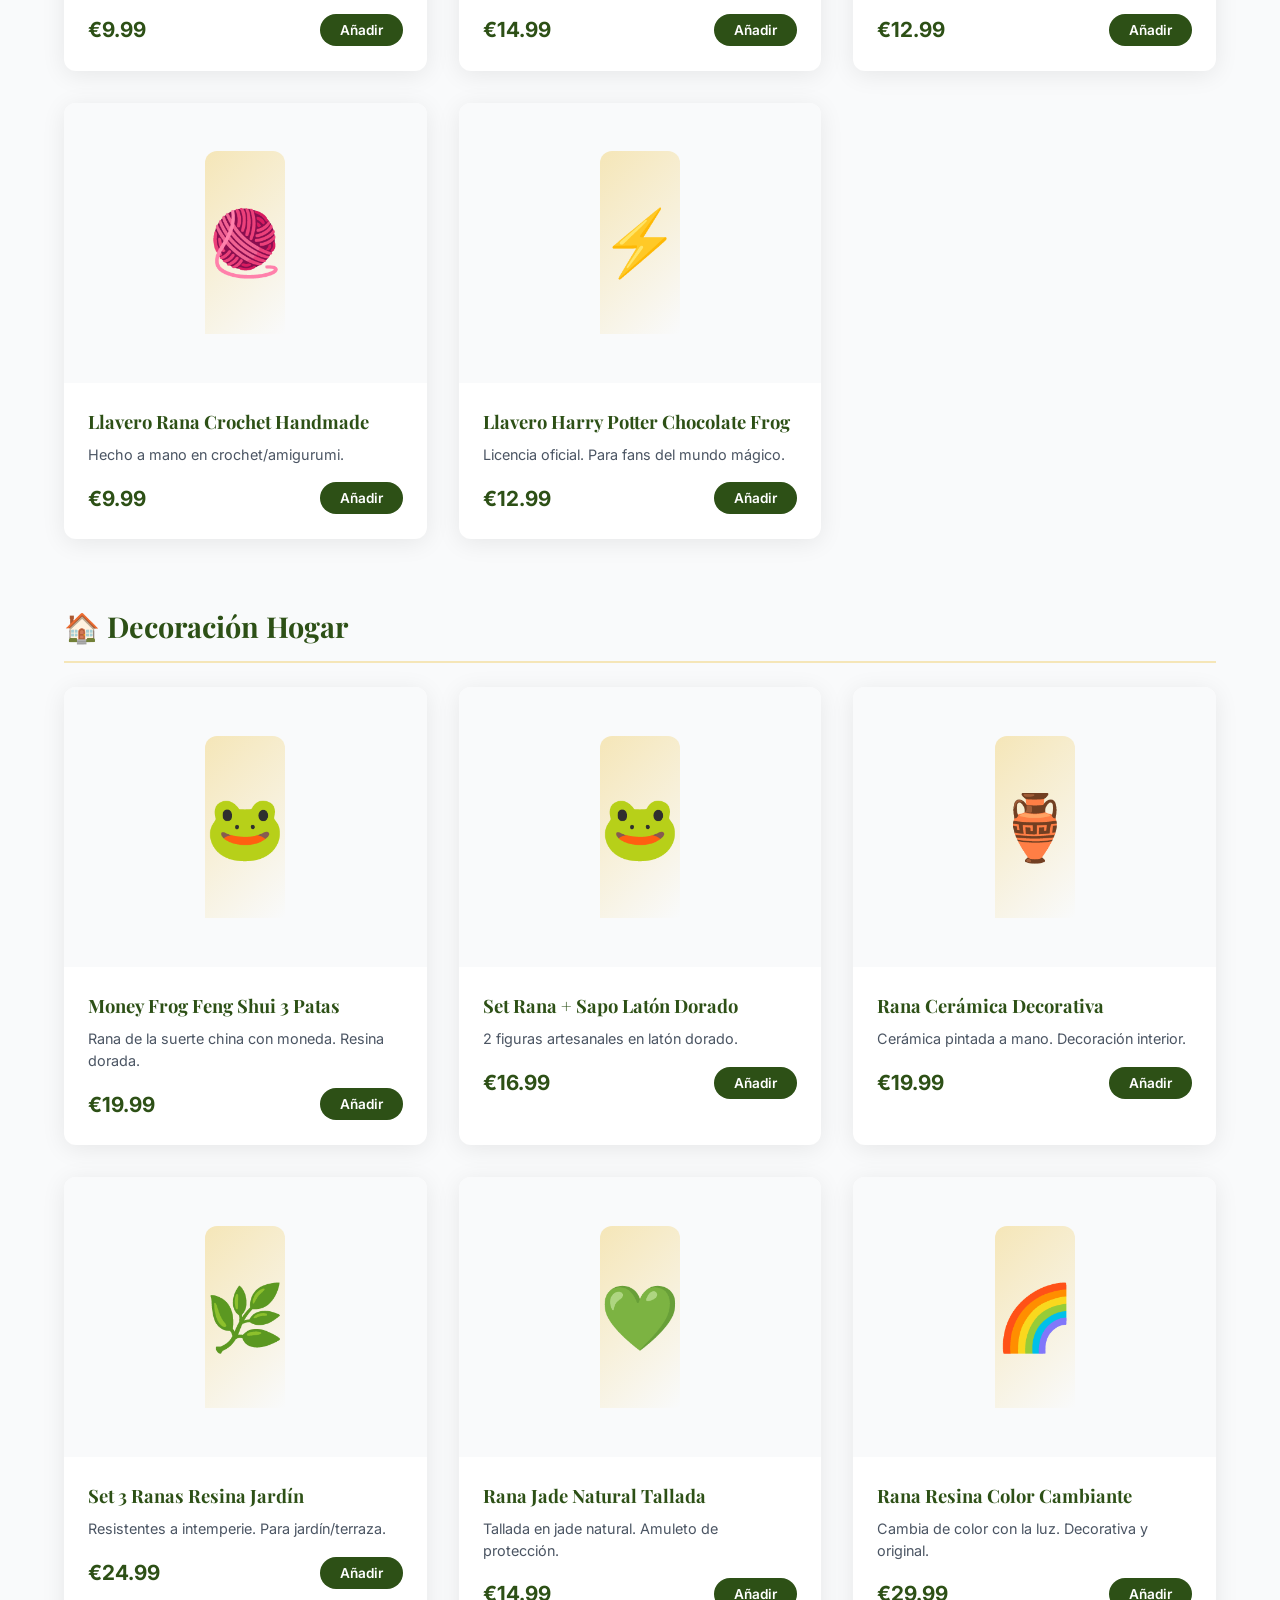
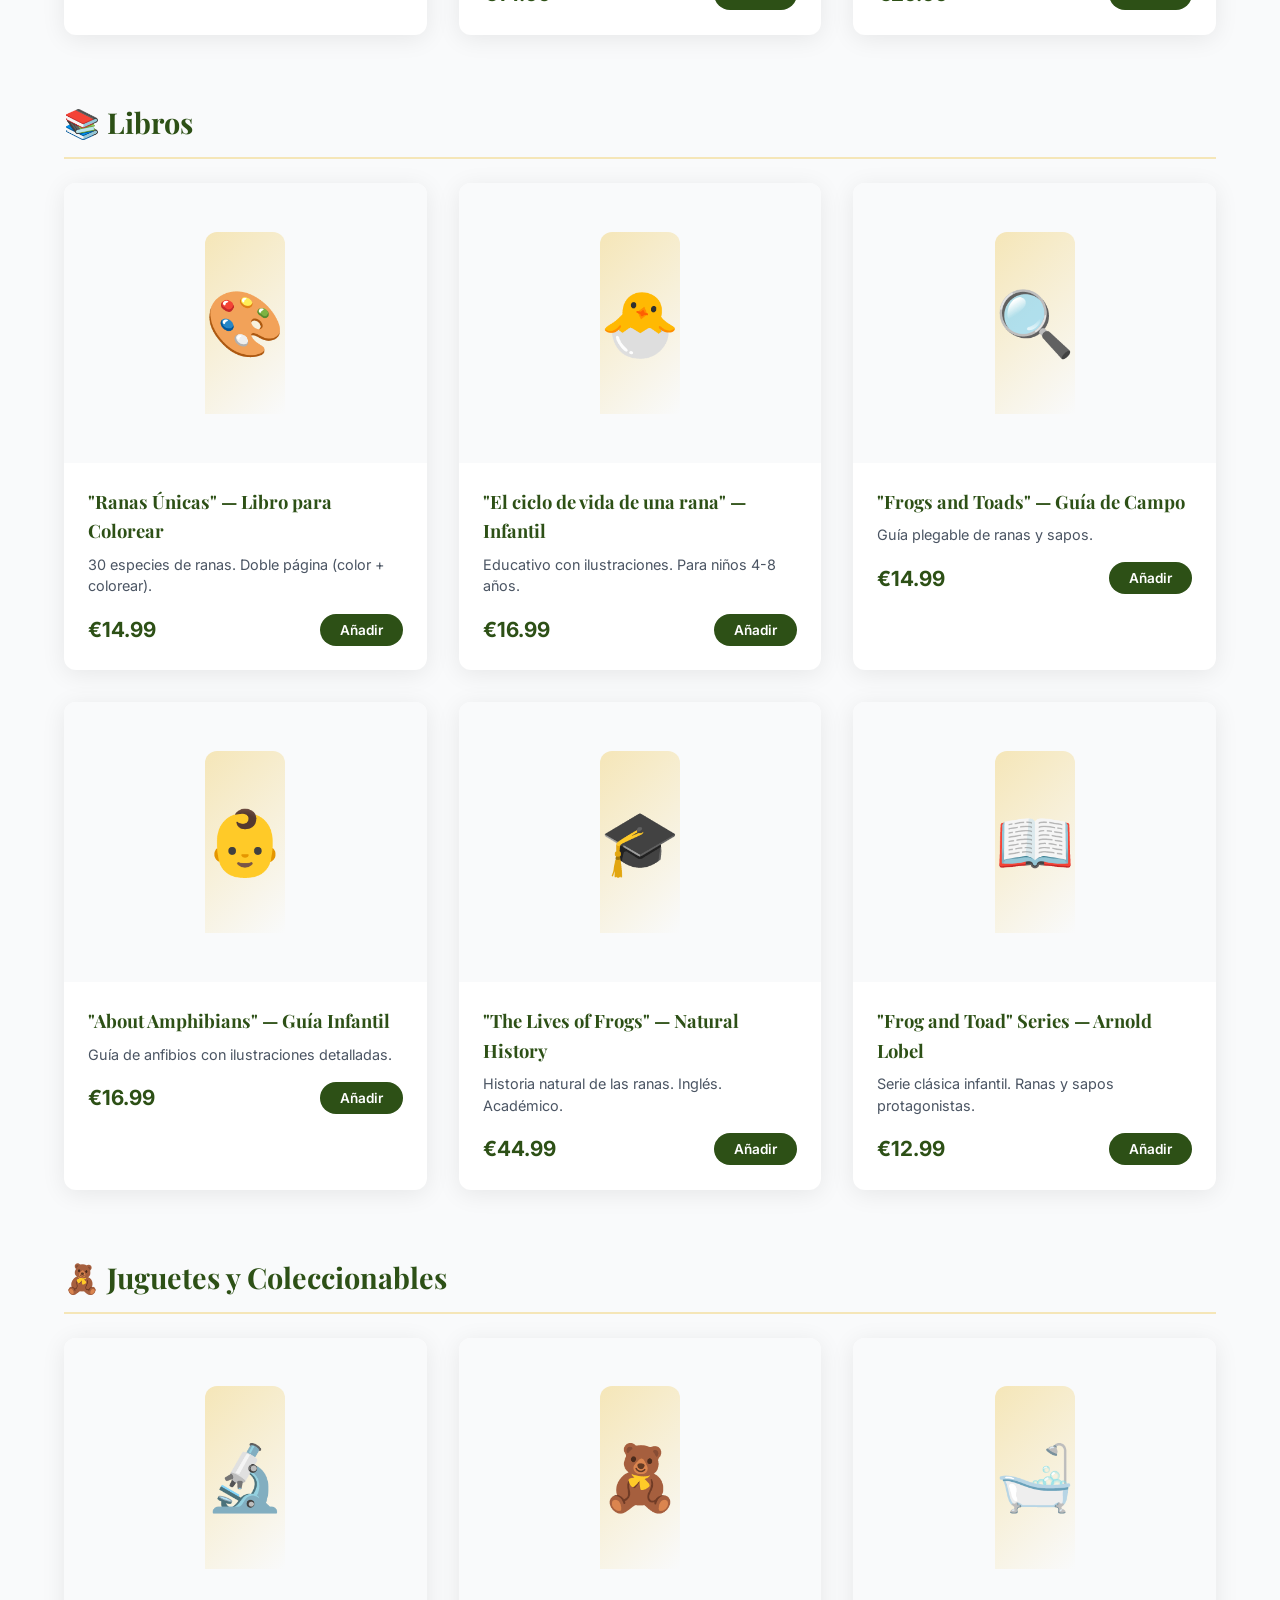
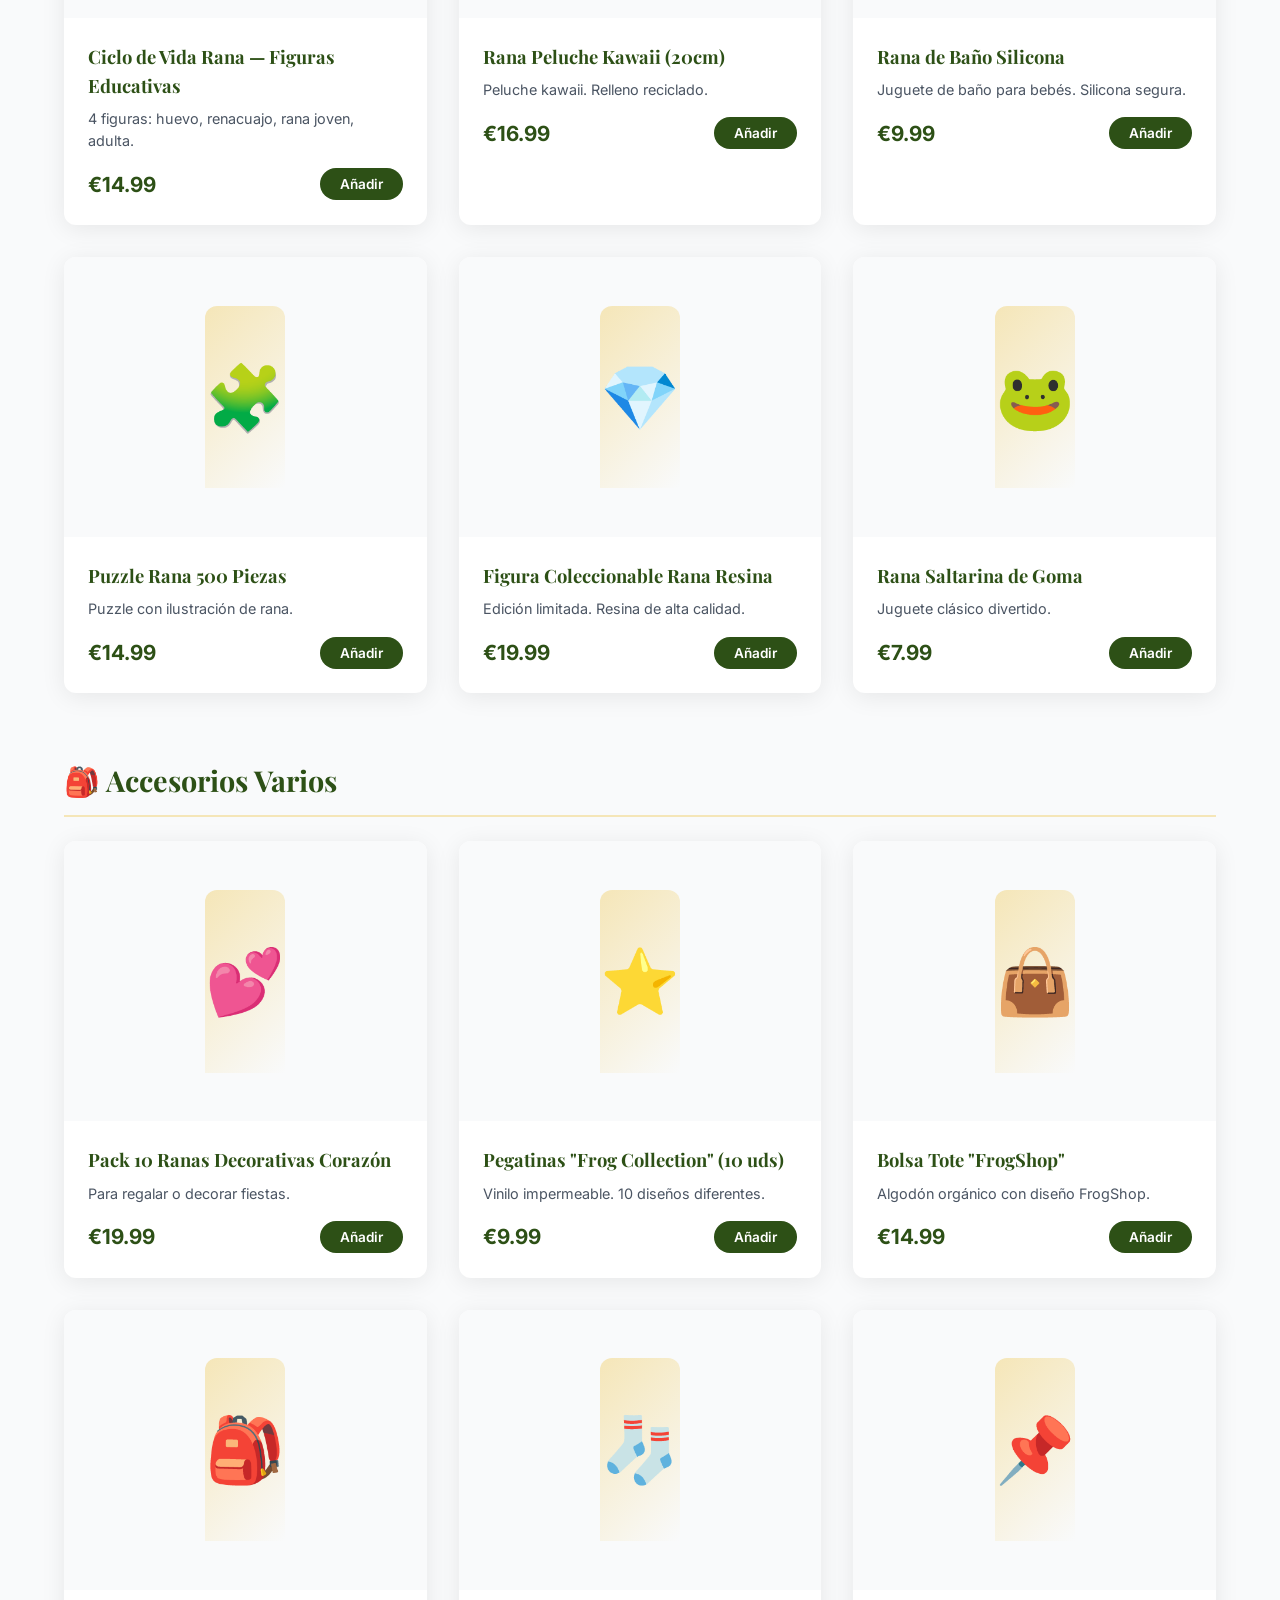
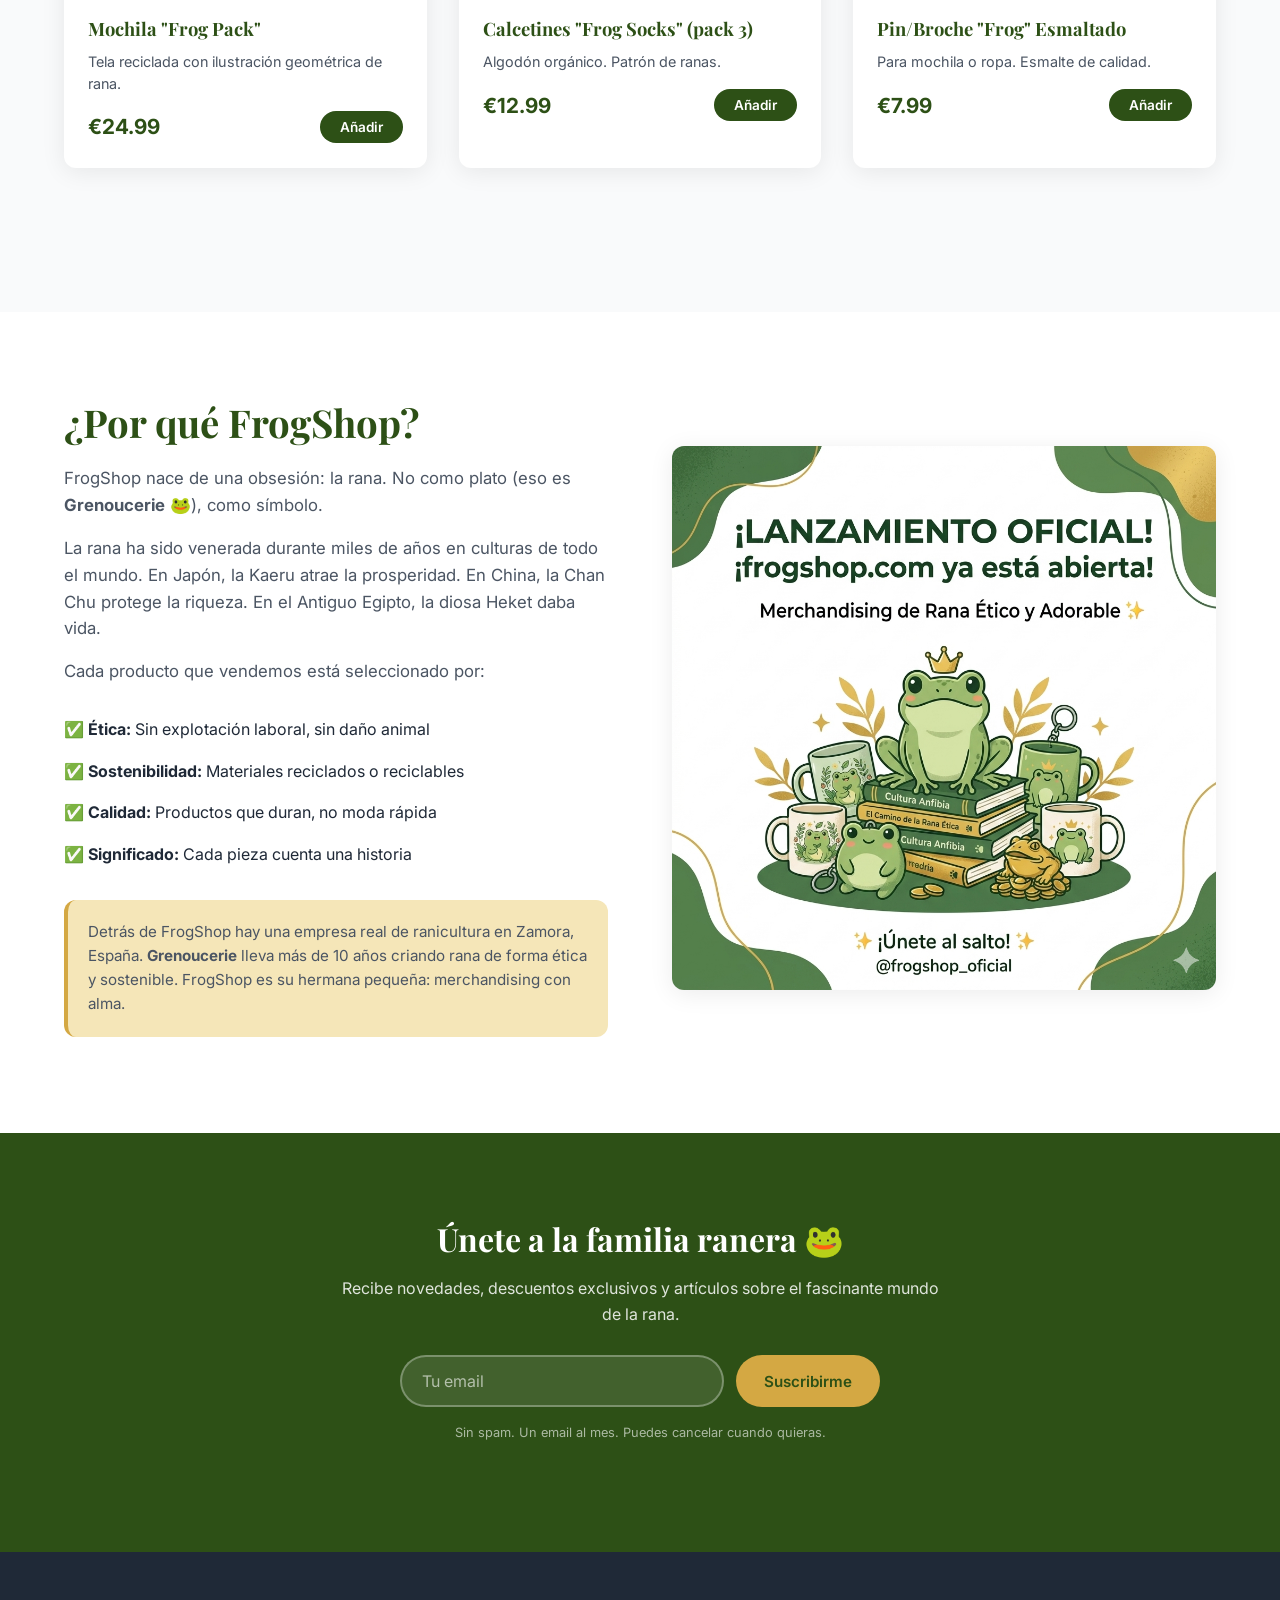
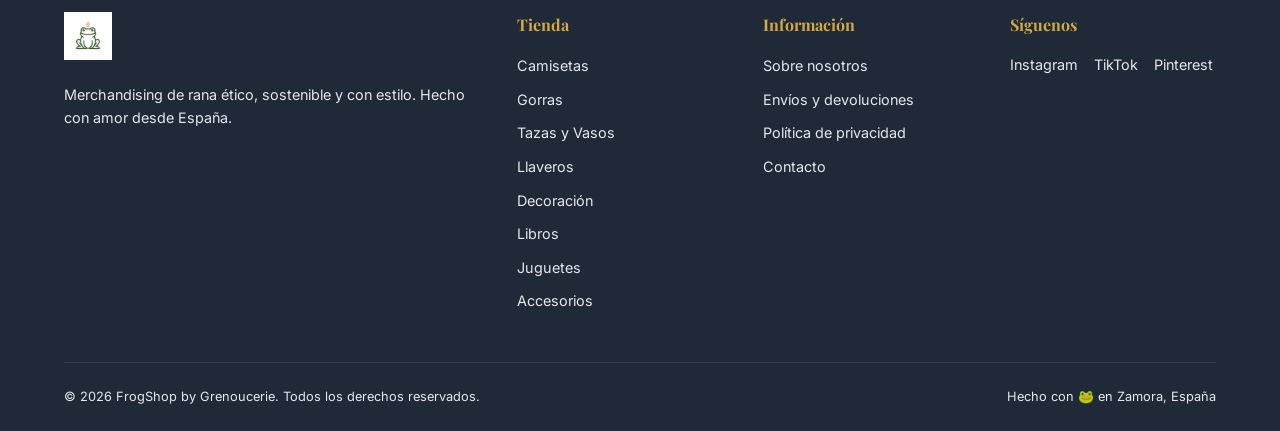
==== commit 3cdafc66: "Update FrogShop web: 50 products, 8 categories, full landing page" ====
--- a/index.html
+++ b/index.html
@@ -4,7 +4,7 @@
     <meta charset="UTF-8">
     <meta name="viewport" content="width=device-width, initial-scale=1.0">
     <title>FrogShop by Grenoucerie — Merchandising Ético de Rana</title>
-    <meta name="description" content="Descubre FrogShop: merchandising de rana ético, sostenible y con estilo. Amuletos feng shui, llaveros, libros y más. Hecho con amor desde España.">
+    <meta name="description" content="Descubre FrogShop: merchandising de rana ético, sostenible y con estilo. Camisetas, llaveros, tazas, libros, decoración y más. Hecho con amor desde España.">
     <link rel="preconnect" href="https://fonts.googleapis.com">
     <link href="https://fonts.googleapis.com/css2?family=Playfair+Display:wght@400;700&family=Inter:wght@300;400;500;600&display=swap" rel="stylesheet">
     <link rel="stylesheet" href="css/style.css">
@@ -20,15 +20,15 @@
             </a>
             <ul class="nav-links">
                 <li><a href="#productos">Productos</a></li>
+                <li><a href="#colecciones">Colecciones</a></li>
                 <li><a href="#sobre">Sobre Nosotros</a></li>
-                <li><a href="#blog">Blog</a></li>
                 <li><a href="#contacto">Contacto</a></li>
             </ul>
             <a href="#productos" class="btn btn-primary btn-nav">Tienda</a>
         </div>
     </nav>
 
-    <!-- HERO BANNER -->
+    <!-- HERO -->
     <section class="hero">
         <div class="hero-bg">
             <img src="images/image---e7d7d10e-b719-4fc3-8e17-2b9460399b4a.png" alt="FrogShop Banner" class="hero-img">
@@ -36,90 +36,527 @@
         <div class="hero-overlay">
             <div class="container hero-content">
                 <h1 class="hero-title">Merchandising de Rana.<br>Ético. Sostenible. Con Estilo.</h1>
-                <p class="hero-subtitle">Descubre nuestra colección de amuletos, accesorios y libros inspirados en el fascinante mundo de la rana. Cada producto es seleccionado por su calidad, diseño y respeto al medio ambiente.</p>
+                <p class="hero-subtitle">Más de 50 productos inspirados en el fascinante mundo de la rana. Camisetas, llaveros, tazas, libros y mucho más. Cada producto seleccionado por su calidad y respeto al medio ambiente.</p>
                 <div class="hero-cta">
-                    <a href="#productos" class="btn btn-primary btn-lg">Descubrir la Tienda</a>
+                    <a href="#productos" class="btn btn-primary btn-lg">Ver Catálogo</a>
                     <a href="#sobre" class="btn btn-secondary btn-lg">Nuestra Historia</a>
                 </div>
             </div>
         </div>
     </section>
 
-    <!-- PRODUCTOS DESTACADOS -->
+    <!-- COLECCIONES -->
+    <section id="colecciones" class="section collections">
+        <div class="container">
+            <div class="section-header">
+                <h2 class="section-title">Colecciones</h2>
+                <p class="section-subtitle">Explora por categoría</p>
+            </div>
+            <div class="collections-grid">
+                <a href="#camisetas" class="collection-card">
+                    <div class="collection-icon">👕</div>
+                    <h3>Camisetas</h3>
+                    <p>8 diseños únicos</p>
+                </a>
+                <a href="#gorras" class="collection-card">
+                    <div class="collection-icon">🧢</div>
+                    <h3>Gorras</h3>
+                    <p>4 estilos diferentes</p>
+                </a>
+                <a href="#tazas" class="collection-card">
+                    <div class="collection-icon">☕</div>
+                    <h3>Tazas y Vasos</h3>
+                    <p>6 diseños para tu mesa</p>
+                </a>
+                <a href="#llaveros" class="collection-card">
+                    <div class="collection-icon">🔑</div>
+                    <h3>Llaveros</h3>
+                    <p>8 modelos originales</p>
+                </a>
+                <a href="#decoracion" class="collection-card">
+                    <div class="collection-icon">🏠</div>
+                    <h3>Decoración</h3>
+                    <p>6 piezas para tu hogar</p>
+                </a>
+                <a href="#libros" class="collection-card">
+                    <div class="collection-icon">📚</div>
+                    <h3>Libros</h3>
+                    <p>6 títulos fascinantes</p>
+                </a>
+                <a href="#juguetes" class="collection-card">
+                    <div class="collection-icon">🧸</div>
+                    <h3>Juguetes</h3>
+                    <p>6 divertidos juguetes</p>
+                </a>
+                <a href="#accesorios" class="collection-card">
+                    <div class="collection-icon">🎒</div>
+                    <h3>Accesorios</h3>
+                    <p>6 complementos únicos</p>
+                </a>
+            </div>
+        </div>
+    </section>
+
+    <!-- PRODUCTOS -->
     <section id="productos" class="section products">
         <div class="container">
-            <div class="section-header">
-                <h2 class="section-title">Productos Destacados</h2>
-                <p class="section-subtitle">Cada pieza seleccionada por su calidad, diseño y significado</p>
-            </div>
-            <div class="products-grid">
-
-                <!-- Producto 1: Money Frog Feng Shui -->
-                <div class="product-card">
-                    <div class="product-img-wrap">
-                        <img src="images/image---d24cfd81-8cde-4f58-9585-67fed7c46628.png" alt="Money Frog Feng Shui" class="product-img">
-                        <span class="product-badge">Best Seller</span>
-                    </div>
-                    <div class="product-info">
-                        <h3 class="product-name">Rana de la Suerte Feng Shui</h3>
-                        <p class="product-desc">Amuletos de prosperidad con moneda en la boca. Atrae buena suerte según la tradición china.</p>
-                        <div class="product-footer">
-                            <span class="product-price">€19.99</span>
-                            <button class="btn btn-primary btn-sm">Añadir al carrito</button>
-                        </div>
-                    </div>
-                </div>
-
-                <!-- Producto 2: Llavero LED Sonido -->
-                <div class="product-card">
-                    <div class="product-img-wrap">
-                        <img src="images/image---b370b467-527e-479c-87b0-8dd9386b0473.png" alt="Llavero Rana LED" class="product-img">
-                        <span class="product-badge">Nuevo</span>
-                    </div>
-                    <div class="product-info">
-                        <h3 class="product-name">Llavero Rana LED con Sonido</h3>
-                        <p class="product-desc">Llavero recargable con sonido de croar y luces LED. Anti-stress divertido.</p>
-                        <div class="product-footer">
-                            <span class="product-price">€12.99</span>
-                            <button class="btn btn-primary btn-sm">Añadir al carrito</button>
-                        </div>
-                    </div>
-                </div>
-
-                <!-- Producto 3: Pack 10 Ranas Corazón -->
-                <div class="product-card">
-                    <div class="product-img-wrap">
-                        <img src="images/image---dfab02d3-645c-491d-8632-a957f1ce811e.png" alt="Pack 10 Ranas Corazón" class="product-img">
-                    </div>
-                    <div class="product-info">
-                        <h3 class="product-name">Pack 10 Ranas Decorativas Corazón</h3>
-                        <p class="product-desc">Pack de 10 ranas verdes con corazón. Perfectas para regalar o decorar fiestas.</p>
-                        <div class="product-footer">
-                            <span class="product-price">€19.99</span>
-                            <button class="btn btn-primary btn-sm">Añadir al carrito</button>
-                        </div>
-                    </div>
-                </div>
-
-                <!-- Producto 4: Set Rana+Sapo Latón -->
-                <div class="product-card">
-                    <div class="product-img-wrap">
-                        <img src="images/image---0aee70b1-ba93-49ca-a2d5-298713970069.png" alt="Set Rana y Sapo Latón" class="product-img">
-                    </div>
-                    <div class="product-info">
-                        <h3 class="product-name">Set Rana + Sapo Latón Dorado</h3>
-                        <p class="product-desc">Figuras artesanales en latón dorado. Símbolos de prosperidad y transformación.</p>
-                        <div class="product-footer">
-                            <span class="product-price">€16.99</span>
-                            <button class="btn btn-primary btn-sm">Añadir al carrito</button>
-                        </div>
-                    </div>
-                </div>
-
-            </div>
-            <div class="section-cta">
-                <a href="#" class="btn btn-primary btn-lg">Ver Todos los Productos</a>
-            </div>
+
+            <!-- CAMISETAS -->
+            <div id="camisetas" class="product-category">
+                <h2 class="category-title">👕 Camisetas</h2>
+                <div class="products-grid">
+                    <div class="product-card">
+                        <div class="product-img-wrap"><span class="product-emoji">🐸</span></div>
+                        <div class="product-info">
+                            <h3 class="product-name">Camiseta "FrogShop — Sauver la Tradition"</h3>
+                            <p class="product-desc">Camiseta unisex 100% algodón con logo FrogShop. Colores: verde oscuro, blanco, negro.</p>
+                            <div class="product-footer"><span class="product-price">€24.99</span><button class="btn btn-primary btn-sm">Añadir</button></div>
+                        </div>
+                    </div>
+                    <div class="product-card">
+                        <div class="product-img-wrap"><span class="product-emoji">🇯🇵</span></div>
+                        <div class="product-info">
+                            <h3 class="product-name">Camiseta "Rana de la Suerte Kaeru"</h3>
+                            <p class="product-desc">Diseño de rana japonesa Kaeru con moneda. Estilo ukiyo-e minimalista.</p>
+                            <div class="product-footer"><span class="product-price">€22.99</span><button class="btn btn-primary btn-sm">Añadir</button></div>
+                        </div>
+                    </div>
+                    <div class="product-card">
+                        <div class="product-img-wrap"><span class="product-emoji">⚔️</span></div>
+                        <div class="product-info">
+                            <h3 class="product-name">Camiseta "Frog Meme — Huzzah"</h3>
+                            <p class="product-desc">Rana renacentista con espada. Meme humor geek.</p>
+                            <div class="product-footer"><span class="product-price">€24.99</span><button class="btn btn-primary btn-sm">Añadir</button></div>
+                        </div>
+                    </div>
+                    <div class="product-card">
+                        <div class="product-img-wrap"><span class="product-emoji">😤</span></div>
+                        <div class="product-info">
+                            <h3 class="product-name">Camiseta "Rage Consumes Me"</h3>
+                            <p class="product-desc">Rana furiosa con meme. Original y divertida.</p>
+                            <div class="product-footer"><span class="product-price">€22.99</span><button class="btn btn-primary btn-sm">Añadir</button></div>
+                        </div>
+                    </div>
+                    <div class="product-card">
+                        <div class="product-img-wrap"><span class="product-emoji">🍜</span></div>
+                        <div class="product-info">
+                            <h3 class="product-name">Camiseta "Frog Eating Ramen"</h3>
+                            <p class="product-desc">Rana comiendo ramen. Estilo japonés kawaii.</p>
+                            <div class="product-footer"><span class="product-price">€24.99</span><button class="btn btn-primary btn-sm">Añadir</button></div>
+                        </div>
+                    </div>
+                    <div class="product-card">
+                        <div class="product-img-wrap"><span class="product-emoji">💃</span></div>
+                        <div class="product-info">
+                            <h3 class="product-name">Camiseta "Retro Frog Salsa Dance"</h3>
+                            <p class="product-desc">Rana bailando salsa con corazón. Estilo retro Y2K oversize.</p>
+                            <div class="product-footer"><span class="product-price">€19.99</span><button class="btn btn-primary btn-sm">Añadir</button></div>
+                        </div>
+                    </div>
+                    <div class="product-card">
+                        <div class="product-img-wrap"><span class="product-emoji">🏊</span></div>
+                        <div class="product-info">
+                            <h3 class="product-name">Camiseta "Frog Swimming Summer"</h3>
+                            <p class="product-desc">Rana nadando. Estilo hip hop streetwear.</p>
+                            <div class="product-footer"><span class="product-price">€22.99</span><button class="btn btn-primary btn-sm">Añadir</button></div>
+                        </div>
+                    </div>
+                    <div class="product-card">
+                        <div class="product-img-wrap"><span class="product-emoji">🌲</span></div>
+                        <div class="product-info">
+                            <h3 class="product-name">Camiseta "Breathe Forest Air"</h3>
+                            <p class="product-desc">Árboles y ranas coloridas. Estilo naturaleza para mujer.</p>
+                            <div class="product-footer"><span class="product-price">€34.99</span><button class="btn btn-primary btn-sm">Añadir</button></div>
+                        </div>
+                    </div>
+                </div>
+            </div>
+
+            <!-- GORRAS -->
+            <div id="gorras" class="product-category">
+                <h2 class="category-title">🧢 Gorras</h2>
+                <div class="products-grid">
+                    <div class="product-card">
+                        <div class="product-img-wrap"><span class="product-emoji">🧢</span></div>
+                        <div class="product-info">
+                            <h3 class="product-name">Gorra "FrogShop" Bordada</h3>
+                            <p class="product-desc">Gorra ajustable con logo bordado. Colores: verde, negro, blanco.</p>
+                            <div class="product-footer"><span class="product-price">€19.99</span><button class="btn btn-primary btn-sm">Añadir</button></div>
+                        </div>
+                    </div>
+                    <div class="product-card">
+                        <div class="product-img-wrap"><span class="product-emoji">👀</span></div>
+                        <div class="product-info">
+                            <h3 class="product-name">Gorra "Frog Eyes" 3D</h3>
+                            <p class="product-desc">Gorra con ojos de rana en 3D. Divertida y original.</p>
+                            <div class="product-footer"><span class="product-price">€16.99</span><button class="btn btn-primary btn-sm">Añadir</button></div>
+                        </div>
+                    </div>
+                    <div class="product-card">
+                        <div class="product-img-wrap"><span class="product-emoji">🇯🇵</span></div>
+                        <div class="product-info">
+                            <h3 class="product-name">Gorra "Kaeru Japan" Trucker</h3>
+                            <p class="product-desc">Gorra trucker con rana japonesa. Estilo urbano.</p>
+                            <div class="product-footer"><span class="product-price">€14.99</span><button class="btn btn-primary btn-sm">Añadir</button></div>
+                        </div>
+                    </div>
+                    <div class="product-card">
+                        <div class="product-img-wrap"><span class="product-emoji">🧢</span></div>
+                        <div class="product-info">
+                            <h3 class="product-name">Gorra "Frog Club" Snapback</h3>
+                            <p class="product-desc">Snapback con parche "Frog Club". Streetwear.</p>
+                            <div class="product-footer"><span class="product-price">€18.99</span><button class="btn btn-primary btn-sm">Añadir</button></div>
+                        </div>
+                    </div>
+                </div>
+            </div>
+
+            <!-- TAZAS Y VASOS -->
+            <div id="tazas" class="product-category">
+                <h2 class="category-title">☕ Tazas y Vasos</h2>
+                <div class="products-grid">
+                    <div class="product-card">
+                        <div class="product-img-wrap"><span class="product-emoji">☕</span></div>
+                        <div class="product-info">
+                            <h3 class="product-name">Taza "Buena Suerte Rana"</h3>
+                            <p class="product-desc">Taza de cerámica 11oz con rana de la suerte.</p>
+                            <div class="product-footer"><span class="product-price">€14.99</span><button class="btn btn-primary btn-sm">Añadir</button></div>
+                        </div>
+                    </div>
+                    <div class="product-card">
+                        <div class="product-img-wrap"><span class="product-emoji">☕</span></div>
+                        <div class="product-info">
+                            <h3 class="product-name">Taza "FrogShop Morning"</h3>
+                            <p class="product-desc">Taza minimalista con rana + "Morning Fuel".</p>
+                            <div class="product-footer"><span class="product-price">€14.99</span><button class="btn btn-primary btn-sm">Añadir</button></div>
+                        </div>
+                    </div>
+                    <div class="product-card">
+                        <div class="product-img-wrap"><span class="product-emoji">☕</span></div>
+                        <div class="product-info">
+                            <h3 class="product-name">Taza "Frog Lover"</h3>
+                            <p class="product-desc">Taza con ilustración de rana y texto "Frog Lover".</p>
+                            <div class="product-footer"><span class="product-price">€16.99</span><button class="btn btn-primary btn-sm">Añadir</button></div>
+                        </div>
+                    </div>
+                    <div class="product-card">
+                        <div class="product-img-wrap"><span class="product-emoji">🥤</span></div>
+                        <div class="product-info">
+                            <h3 class="product-name">Vaso Térmico "Frog"</h3>
+                            <p class="product-desc">Vaso térmico acero inoxidable 500ml con diseño de rana.</p>
+                            <div class="product-footer"><span class="product-price">€22.99</span><button class="btn btn-primary btn-sm">Añadir</button></div>
+                        </div>
+                    </div>
+                    <div class="product-card">
+                        <div class="product-img-wrap"><span class="product-emoji">✨</span></div>
+                        <div class="product-info">
+                            <h3 class="product-name">Taza Mágica "Frog"</h3>
+                            <p class="product-desc">Taza que cambia de color al calentarse. Rana oculta.</p>
+                            <div class="product-footer"><span class="product-price">€16.99</span><button class="btn btn-primary btn-sm">Añadir</button></div>
+                        </div>
+                    </div>
+                    <div class="product-card">
+                        <div class="product-img-wrap"><span class="product-emoji">💕</span></div>
+                        <div class="product-info">
+                            <h3 class="product-name">Set 2 Tazas "Frog Couple"</h3>
+                            <p class="product-desc">Set de 2 tazas con pareja de ranas. Regalo perfecto.</p>
+                            <div class="product-footer"><span class="product-price">€29.99</span><button class="btn btn-primary btn-sm">Añadir</button></div>
+                        </div>
+                    </div>
+                </div>
+            </div>
+
+            <!-- LLAVEROS -->
+            <div id="llaveros" class="product-category">
+                <h2 class="category-title">🔑 Llaveros</h2>
+                <div class="products-grid">
+                    <div class="product-card">
+                        <div class="product-img-wrap"><span class="product-emoji">💡</span></div>
+                        <div class="product-info">
+                            <h3 class="product-name">Llavero Rana LED con Sonido</h3>
+                            <p class="product-desc">Recargable, sonido de croar y luces LED. Anti-stress.</p>
+                            <div class="product-footer"><span class="product-price">€12.99</span><button class="btn btn-primary btn-sm">Añadir</button></div>
+                        </div>
+                    </div>
+                    <div class="product-card">
+                        <div class="product-img-wrap"><span class="product-emoji">🐸</span></div>
+                        <div class="product-info">
+                            <h3 class="product-name">Llavero Rana Kawaii 3D</h3>
+                            <p class="product-desc">Llavero 3D estilo kawaii japonés. Varios colores.</p>
+                            <div class="product-footer"><span class="product-price">€12.99</span><button class="btn btn-primary btn-sm">Añadir</button></div>
+                        </div>
+                    </div>
+                    <div class="product-card">
+                        <div class="product-img-wrap"><span class="product-emoji">✨</span></div>
+                        <div class="product-info">
+                            <h3 class="product-name">Llavero Rana Y2K Handmade</h3>
+                            <p class="product-desc">Hecho a mano estilo Y2K con purpurina.</p>
+                            <div class="product-footer"><span class="product-price">€11.99</span><button class="btn btn-primary btn-sm">Añadir</button></div>
+                        </div>
+                    </div>
+                    <div class="product-card">
+                        <div class="product-img-wrap"><span class="product-emoji">🎮</span></div>
+                        <div class="product-info">
+                            <h3 class="product-name">Llavero Travel Frog Acrílico</h3>
+                            <p class="product-desc">Del juego móvil japonés. Para fans.</p>
+                            <div class="product-footer"><span class="product-price">€9.99</span><button class="btn btn-primary btn-sm">Añadir</button></div>
+                        </div>
+                    </div>
+                    <div class="product-card">
+                        <div class="product-img-wrap"><span class="product-emoji">💎</span></div>
+                        <div class="product-info">
+                            <h3 class="product-name">Llavero Rana con Diamantes</h3>
+                            <p class="product-desc">Con diamantes de imitación. Elegante.</p>
+                            <div class="product-footer"><span class="product-price">€14.99</span><button class="btn btn-primary btn-sm">Añadir</button></div>
+                        </div>
+                    </div>
+                    <div class="product-card">
+                        <div class="product-img-wrap"><span class="product-emoji">🧸</span></div>
+                        <div class="product-info">
+                            <h3 class="product-name">Llavero Rana Peluche NICI</h3>
+                            <p class="product-desc">Marca NICI. Calidad premium.</p>
+                            <div class="product-footer"><span class="product-price">€12.99</span><button class="btn btn-primary btn-sm">Añadir</button></div>
+                        </div>
+                    </div>
+                    <div class="product-card">
+                        <div class="product-img-wrap"><span class="product-emoji">🧶</span></div>
+                        <div class="product-info">
+                            <h3 class="product-name">Llavero Rana Crochet Handmade</h3>
+                            <p class="product-desc">Hecho a mano en crochet/amigurumi.</p>
+                            <div class="product-footer"><span class="product-price">€9.99</span><button class="btn btn-primary btn-sm">Añadir</button></div>
+                        </div>
+                    </div>
+                    <div class="product-card">
+                        <div class="product-img-wrap"><span class="product-emoji">⚡</span></div>
+                        <div class="product-info">
+                            <h3 class="product-name">Llavero Harry Potter Chocolate Frog</h3>
+                            <p class="product-desc">Licencia oficial. Para fans del mundo mágico.</p>
+                            <div class="product-footer"><span class="product-price">€12.99</span><button class="btn btn-primary btn-sm">Añadir</button></div>
+                        </div>
+                    </div>
+                </div>
+            </div>
+
+            <!-- DECORACIÓN -->
+            <div id="decoracion" class="product-category">
+                <h2 class="category-title">🏠 Decoración Hogar</h2>
+                <div class="products-grid">
+                    <div class="product-card">
+                        <div class="product-img-wrap"><span class="product-emoji">🐸</span></div>
+                        <div class="product-info">
+                            <h3 class="product-name">Money Frog Feng Shui 3 Patas</h3>
+                            <p class="product-desc">Rana de la suerte china con moneda. Resina dorada.</p>
+                            <div class="product-footer"><span class="product-price">€19.99</span><button class="btn btn-primary btn-sm">Añadir</button></div>
+                        </div>
+                    </div>
+                    <div class="product-card">
+                        <div class="product-img-wrap"><span class="product-emoji">🐸</span></div>
+                        <div class="product-info">
+                            <h3 class="product-name">Set Rana + Sapo Latón Dorado</h3>
+                            <p class="product-desc">2 figuras artesanales en latón dorado.</p>
+                            <div class="product-footer"><span class="product-price">€16.99</span><button class="btn btn-primary btn-sm">Añadir</button></div>
+                        </div>
+                    </div>
+                    <div class="product-card">
+                        <div class="product-img-wrap"><span class="product-emoji">🏺</span></div>
+                        <div class="product-info">
+                            <h3 class="product-name">Rana Cerámica Decorativa</h3>
+                            <p class="product-desc">Cerámica pintada a mano. Decoración interior.</p>
+                            <div class="product-footer"><span class="product-price">€19.99</span><button class="btn btn-primary btn-sm">Añadir</button></div>
+                        </div>
+                    </div>
+                    <div class="product-card">
+                        <div class="product-img-wrap"><span class="product-emoji">🌿</span></div>
+                        <div class="product-info">
+                            <h3 class="product-name">Set 3 Ranas Resina Jardín</h3>
+                            <p class="product-desc">Resistentes a intemperie. Para jardín/terraza.</p>
+                            <div class="product-footer"><span class="product-price">€24.99</span><button class="btn btn-primary btn-sm">Añadir</button></div>
+                        </div>
+                    </div>
+                    <div class="product-card">
+                        <div class="product-img-wrap"><span class="product-emoji">💚</span></div>
+                        <div class="product-info">
+                            <h3 class="product-name">Rana Jade Natural Tallada</h3>
+                            <p class="product-desc">Tallada en jade natural. Amuleto de protección.</p>
+                            <div class="product-footer"><span class="product-price">€14.99</span><button class="btn btn-primary btn-sm">Añadir</button></div>
+                        </div>
+                    </div>
+                    <div class="product-card">
+                        <div class="product-img-wrap"><span class="product-emoji">🌈</span></div>
+                        <div class="product-info">
+                            <h3 class="product-name">Rana Resina Color Cambiante</h3>
+                            <p class="product-desc">Cambia de color con la luz. Decorativa y original.</p>
+                            <div class="product-footer"><span class="product-price">€29.99</span><button class="btn btn-primary btn-sm">Añadir</button></div>
+                        </div>
+                    </div>
+                </div>
+            </div>
+
+            <!-- LIBROS -->
+            <div id="libros" class="product-category">
+                <h2 class="category-title">📚 Libros</h2>
+                <div class="products-grid">
+                    <div class="product-card">
+                        <div class="product-img-wrap"><span class="product-emoji">🎨</span></div>
+                        <div class="product-info">
+                            <h3 class="product-name">"Ranas Únicas" — Libro para Colorear</h3>
+                            <p class="product-desc">30 especies de ranas. Doble página (color + colorear).</p>
+                            <div class="product-footer"><span class="product-price">€14.99</span><button class="btn btn-primary btn-sm">Añadir</button></div>
+                        </div>
+                    </div>
+                    <div class="product-card">
+                        <div class="product-img-wrap"><span class="product-emoji">🐣</span></div>
+                        <div class="product-info">
+                            <h3 class="product-name">"El ciclo de vida de una rana" — Infantil</h3>
+                            <p class="product-desc">Educativo con ilustraciones. Para niños 4-8 años.</p>
+                            <div class="product-footer"><span class="product-price">€16.99</span><button class="btn btn-primary btn-sm">Añadir</button></div>
+                        </div>
+                    </div>
+                    <div class="product-card">
+                        <div class="product-img-wrap"><span class="product-emoji">🔍</span></div>
+                        <div class="product-info">
+                            <h3 class="product-name">"Frogs and Toads" — Guía de Campo</h3>
+                            <p class="product-desc">Guía plegable de ranas y sapos.</p>
+                            <div class="product-footer"><span class="product-price">€14.99</span><button class="btn btn-primary btn-sm">Añadir</button></div>
+                        </div>
+                    </div>
+                    <div class="product-card">
+                        <div class="product-img-wrap"><span class="product-emoji">👶</span></div>
+                        <div class="product-info">
+                            <h3 class="product-name">"About Amphibians" — Guía Infantil</h3>
+                            <p class="product-desc">Guía de anfibios con ilustraciones detalladas.</p>
+                            <div class="product-footer"><span class="product-price">€16.99</span><button class="btn btn-primary btn-sm">Añadir</button></div>
+                        </div>
+                    </div>
+                    <div class="product-card">
+                        <div class="product-img-wrap"><span class="product-emoji">🎓</span></div>
+                        <div class="product-info">
+                            <h3 class="product-name">"The Lives of Frogs" — Natural History</h3>
+                            <p class="product-desc">Historia natural de las ranas. Inglés. Académico.</p>
+                            <div class="product-footer"><span class="product-price">€44.99</span><button class="btn btn-primary btn-sm">Añadir</button></div>
+                        </div>
+                    </div>
+                    <div class="product-card">
+                        <div class="product-img-wrap"><span class="product-emoji">📖</span></div>
+                        <div class="product-info">
+                            <h3 class="product-name">"Frog and Toad" Series — Arnold Lobel</h3>
+                            <p class="product-desc">Serie clásica infantil. Ranas y sapos protagonistas.</p>
+                            <div class="product-footer"><span class="product-price">€12.99</span><button class="btn btn-primary btn-sm">Añadir</button></div>
+                        </div>
+                    </div>
+                </div>
+            </div>
+
+            <!-- JUGUETES -->
+            <div id="juguetes" class="product-category">
+                <h2 class="category-title">🧸 Juguetes y Coleccionables</h2>
+                <div class="products-grid">
+                    <div class="product-card">
+                        <div class="product-img-wrap"><span class="product-emoji">🔬</span></div>
+                        <div class="product-info">
+                            <h3 class="product-name">Ciclo de Vida Rana — Figuras Educativas</h3>
+                            <p class="product-desc">4 figuras: huevo, renacuajo, rana joven, adulta.</p>
+                            <div class="product-footer"><span class="product-price">€14.99</span><button class="btn btn-primary btn-sm">Añadir</button></div>
+                        </div>
+                    </div>
+                    <div class="product-card">
+                        <div class="product-img-wrap"><span class="product-emoji">🧸</span></div>
+                        <div class="product-info">
+                            <h3 class="product-name">Rana Peluche Kawaii (20cm)</h3>
+                            <p class="product-desc">Peluche kawaii. Relleno reciclado.</p>
+                            <div class="product-footer"><span class="product-price">€16.99</span><button class="btn btn-primary btn-sm">Añadir</button></div>
+                        </div>
+                    </div>
+                    <div class="product-card">
+                        <div class="product-img-wrap"><span class="product-emoji">🛁</span></div>
+                        <div class="product-info">
+                            <h3 class="product-name">Rana de Baño Silicona</h3>
+                            <p class="product-desc">Juguete de baño para bebés. Silicona segura.</p>
+                            <div class="product-footer"><span class="product-price">€9.99</span><button class="btn btn-primary btn-sm">Añadir</button></div>
+                        </div>
+                    </div>
+                    <div class="product-card">
+                        <div class="product-img-wrap"><span class="product-emoji">🧩</span></div>
+                        <div class="product-info">
+                            <h3 class="product-name">Puzzle Rana 500 Piezas</h3>
+                            <p class="product-desc">Puzzle con ilustración de rana.</p>
+                            <div class="product-footer"><span class="product-price">€14.99</span><button class="btn btn-primary btn-sm">Añadir</button></div>
+                        </div>
+                    </div>
+                    <div class="product-card">
+                        <div class="product-img-wrap"><span class="product-emoji">💎</span></div>
+                        <div class="product-info">
+                            <h3 class="product-name">Figura Coleccionable Rana Resina</h3>
+                            <p class="product-desc">Edición limitada. Resina de alta calidad.</p>
+                            <div class="product-footer"><span class="product-price">€19.99</span><button class="btn btn-primary btn-sm">Añadir</button></div>
+                        </div>
+                    </div>
+                    <div class="product-card">
+                        <div class="product-img-wrap"><span class="product-emoji">🐸</span></div>
+                        <div class="product-info">
+                            <h3 class="product-name">Rana Saltarina de Goma</h3>
+                            <p class="product-desc">Juguete clásico divertido.</p>
+                            <div class="product-footer"><span class="product-price">€7.99</span><button class="btn btn-primary btn-sm">Añadir</button></div>
+                        </div>
+                    </div>
+                </div>
+            </div>
+
+            <!-- ACCESORIOS -->
+            <div id="accesorios" class="product-category">
+                <h2 class="category-title">🎒 Accesorios Varios</h2>
+                <div class="products-grid">
+                    <div class="product-card">
+                        <div class="product-img-wrap"><span class="product-emoji">💕</span></div>
+                        <div class="product-info">
+                            <h3 class="product-name">Pack 10 Ranas Decorativas Corazón</h3>
+                            <p class="product-desc">Para regalar o decorar fiestas.</p>
+                            <div class="product-footer"><span class="product-price">€19.99</span><button class="btn btn-primary btn-sm">Añadir</button></div>
+                        </div>
+                    </div>
+                    <div class="product-card">
+                        <div class="product-img-wrap"><span class="product-emoji">⭐</span></div>
+                        <div class="product-info">
+                            <h3 class="product-name">Pegatinas "Frog Collection" (10 uds)</h3>
+                            <p class="product-desc">Vinilo impermeable. 10 diseños diferentes.</p>
+                            <div class="product-footer"><span class="product-price">€9.99</span><button class="btn btn-primary btn-sm">Añadir</button></div>
+                        </div>
+                    </div>
+                    <div class="product-card">
+                        <div class="product-img-wrap"><span class="product-emoji">👜</span></div>
+                        <div class="product-info">
+                            <h3 class="product-name">Bolsa Tote "FrogShop"</h3>
+                            <p class="product-desc">Algodón orgánico con diseño FrogShop.</p>
+                            <div class="product-footer"><span class="product-price">€14.99</span><button class="btn btn-primary btn-sm">Añadir</button></div>
+                        </div>
+                    </div>
+                    <div class="product-card">
+                        <div class="product-img-wrap"><span class="product-emoji">🎒</span></div>
+                        <div class="product-info">
+                            <h3 class="product-name">Mochila "Frog Pack"</h3>
+                            <p class="product-desc">Tela reciclada con ilustración geométrica de rana.</p>
+                            <div class="product-footer"><span class="product-price">€24.99</span><button class="btn btn-primary btn-sm">Añadir</button></div>
+                        </div>
+                    </div>
+                    <div class="product-card">
+                        <div class="product-img-wrap"><span class="product-emoji">🧦</span></div>
+                        <div class="product-info">
+                            <h3 class="product-name">Calcetines "Frog Socks" (pack 3)</h3>
+                            <p class="product-desc">Algodón orgánico. Patrón de ranas.</p>
+                            <div class="product-footer"><span class="product-price">€12.99</span><button class="btn btn-primary btn-sm">Añadir</button></div>
+                        </div>
+                    </div>
+                    <div class="product-card">
+                        <div class="product-img-wrap"><span class="product-emoji">📌</span></div>
+                        <div class="product-info">
+                            <h3 class="product-name">Pin/Broche "Frog" Esmaltado</h3>
+                            <p class="product-desc">Para mochila o ropa. Esmalte de calidad.</p>
+                            <div class="product-footer"><span class="product-price">€7.99</span><button class="btn btn-primary btn-sm">Añadir</button></div>
+                        </div>
+                    </div>
+                </div>
+            </div>
+
         </div>
     </section>
 
@@ -147,38 +584,6 @@
         </div>
     </section>
 
-    <!-- COLECCIONES -->
-    <section class="section collections">
-        <div class="container">
-            <div class="section-header">
-                <h2 class="section-title">Colecciones</h2>
-                <p class="section-subtitle">Explora por categoría</p>
-            </div>
-            <div class="collections-grid">
-                <a href="#" class="collection-card">
-                    <div class="collection-icon">🐸</div>
-                    <h3>Feng Shui & Amuletos</h3>
-                    <p>Atrae prosperidad y buena suerte</p>
-                </a>
-                <a href="#" class="collection-card">
-                    <div class="collection-icon">🔑</div>
-                    <h3>Llaveros</h3>
-                    <p>Lleva la suerte contigo</p>
-                </a>
-                <a href="#" class="collection-card">
-                    <div class="collection-icon">📚</div>
-                    <h3>Libros & Cultura</h3>
-                    <p>Aprende sobre el mundo de la rana</p>
-                </a>
-                <a href="#" class="collection-card">
-                    <div class="collection-icon">🎁</div>
-                    <h3>Regalos</h3>
-                    <p>El regalo perfecto para raneros</p>
-                </a>
-            </div>
-        </div>
-    </section>
-
     <!-- NEWSLETTER -->
     <section class="section newsletter">
         <div class="container">
@@ -205,18 +610,20 @@
                 <div class="footer-col">
                     <h4>Tienda</h4>
                     <ul>
-                        <li><a href="#">Todos los productos</a></li>
-                        <li><a href="#">Feng Shui & Amuletos</a></li>
-                        <li><a href="#">Llaveros</a></li>
-                        <li><a href="#">Libros</a></li>
-                        <li><a href="#">Regalos</a></li>
+                        <li><a href="#camisetas">Camisetas</a></li>
+                        <li><a href="#gorras">Gorras</a></li>
+                        <li><a href="#tazas">Tazas y Vasos</a></li>
+                        <li><a href="#llaveros">Llaveros</a></li>
+                        <li><a href="#decoracion">Decoración</a></li>
+                        <li><a href="#libros">Libros</a></li>
+                        <li><a href="#juguetes">Juguetes</a></li>
+                        <li><a href="#accesorios">Accesorios</a></li>
                     </ul>
                 </div>
                 <div class="footer-col">
                     <h4>Información</h4>
                     <ul>
-                        <li><a href="#">Sobre nosotros</a></li>
-                        <li><a href="#">Blog</a></li>
+                        <li><a href="#sobre">Sobre nosotros</a></li>
                         <li><a href="#">Envíos y devoluciones</a></li>
                         <li><a href="#">Política de privacidad</a></li>
                         <li><a href="#">Contacto</a></li>
--- a/css/style.css
+++ b/css/style.css
@@ -517,3 +517,26 @@
     .footer-bottom { flex-direction: column; gap: 8px; text-align: center; }
     .hero-title { font-size: 1.8rem; }
 }
+
+/* PRODUCT CATEGORIES */
+.product-category {
+    margin-bottom: 64px;
+}
+
+.category-title {
+    font-family: var(--font-display);
+    font-size: 1.8rem;
+    color: var(--green-dark);
+    margin-bottom: 24px;
+    padding-bottom: 12px;
+    border-bottom: 2px solid var(--gold-light);
+}
+
+.product-emoji {
+    font-size: 4rem;
+    display: block;
+    text-align: center;
+    padding: 40px 0;
+    background: linear-gradient(135deg, var(--gold-light) 0%, var(--gray-50) 100%);
+    border-radius: var(--radius) var(--radius) 0 0;
+}
